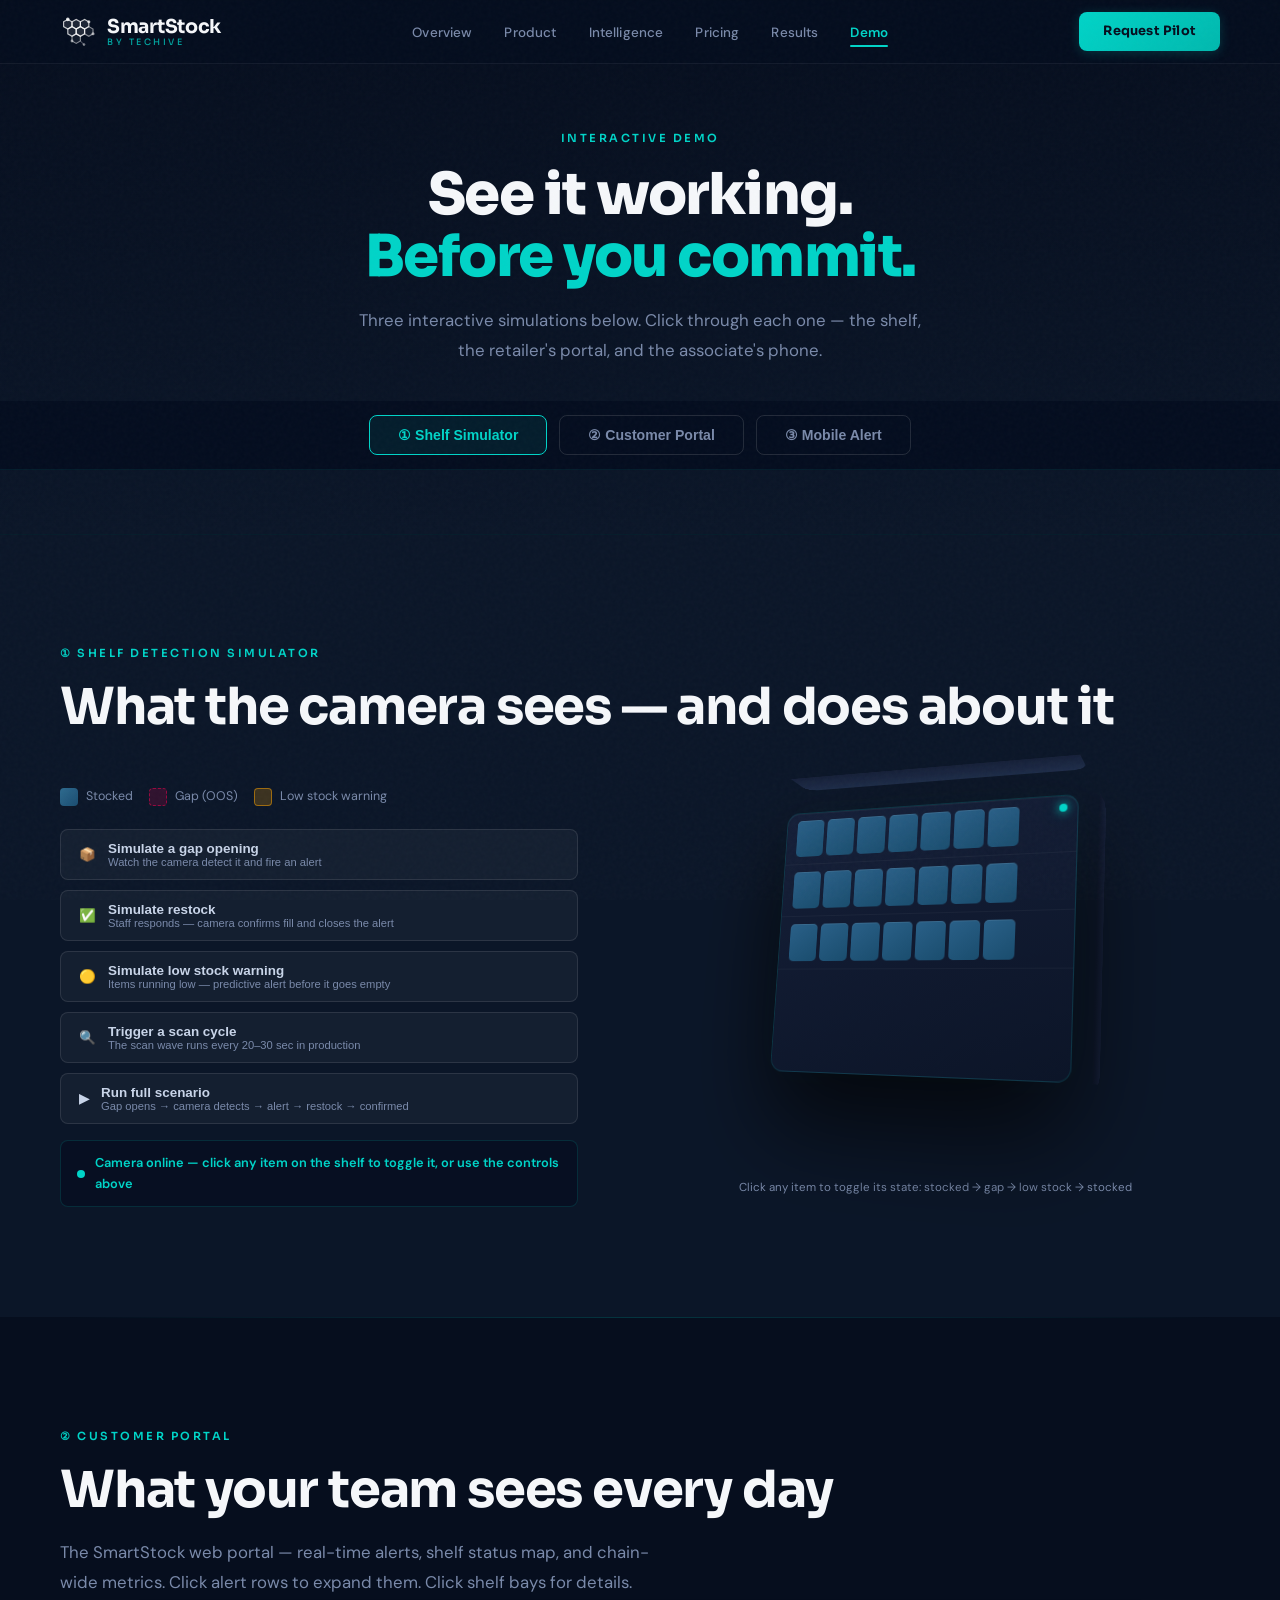
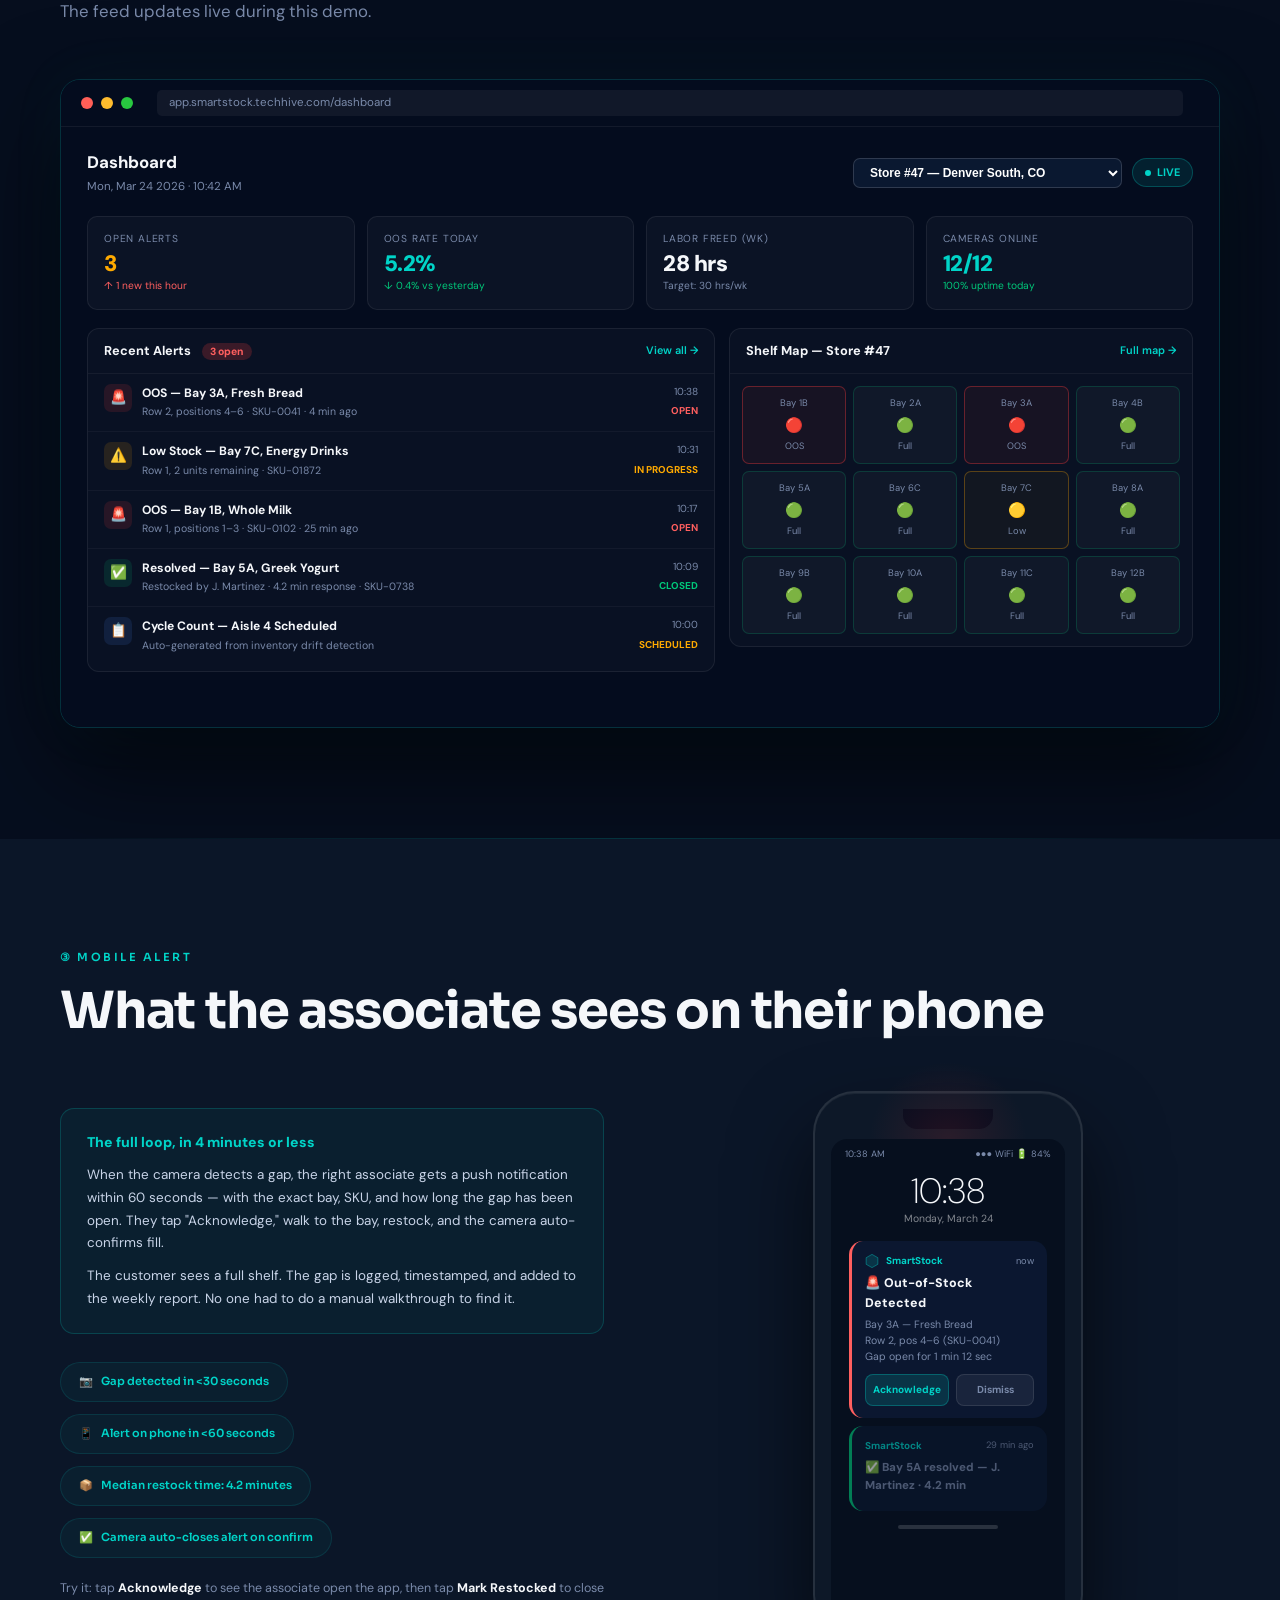
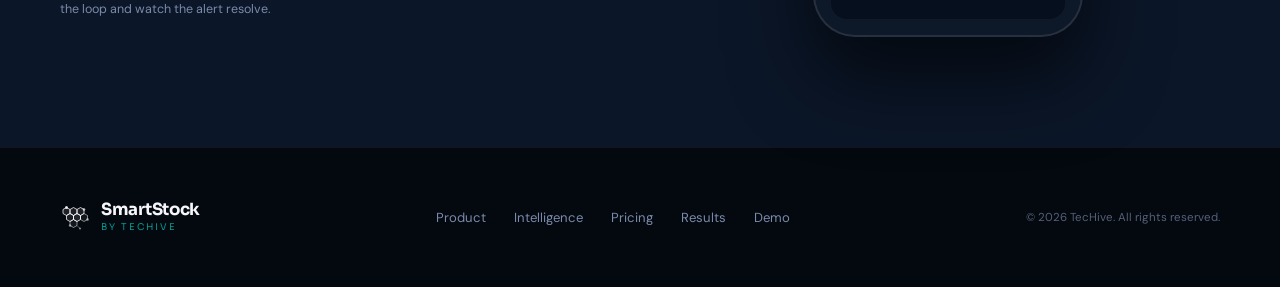
==== demo.html @ 0ccd6d7f "SmartStock website — AI Shelf Intelligence by TecHive" ====
<!DOCTYPE html>
<html lang="en">
<head>
<meta charset="UTF-8">
<meta name="viewport" content="width=device-width, initial-scale=1.0">
<title>SmartStock — Live Demo</title>
<link rel="stylesheet" href="style.css">
<style>
/* ─── DEMO PAGE ─── */
.demo-intro { padding: 130px 60px 64px; background: linear-gradient(180deg, var(--navy) 0%, var(--navy-mid) 100%); text-align: center; border-bottom: 1px solid rgba(0,212,200,0.07); }
.demo-tabs { display: flex; gap: 12px; justify-content: center; margin-top: 36px; flex-wrap: wrap; position: sticky; top: 72px; z-index: 100; background: rgba(5,13,31,0.95); backdrop-filter: blur(12px); padding: 14px 0; margin-left: -60px; margin-right: -60px; border-bottom: 1px solid rgba(0,212,200,0.08); }
.demo-tab { padding: 11px 28px; border-radius: 8px; border: 1px solid rgba(255,255,255,0.12); background: transparent; color: var(--gray); font-size: 0.88rem; font-weight: 600; cursor: pointer; transition: all 0.22s; }
.demo-tab.active { border-color: var(--teal); color: var(--teal); background: rgba(0,212,200,0.08); }
.demo-tab:hover:not(.active) { border-color: rgba(255,255,255,0.25); color: var(--white); }

/* ─── SECTION ANCHORS ─── */
.demo-anchor { scroll-margin-top: 80px; }

/* ─── SHELF DEMO ─── */
.shelf-demo-section { background: var(--navy-mid); }
.shelf-demo-layout { display: grid; grid-template-columns: 1fr 1.1fr; gap: 72px; align-items: start; margin-top: 52px; }

.shelf-explainer { background: rgba(0,212,200,0.06); border: 1px solid rgba(0,212,200,0.2); border-radius: 14px; padding: 22px 24px; margin-bottom: 28px; }
.shelf-explainer-title { font-size: 0.82rem; font-weight: 800; color: var(--teal); margin-bottom: 8px; display: flex; align-items: center; gap: 8px; }
.shelf-explainer p { font-size: 0.82rem; color: var(--off-white); line-height: 1.7; }

.shelf-legend { display: flex; gap: 16px; flex-wrap: wrap; margin-bottom: 22px; }
.legend-item { display: flex; align-items: center; gap: 8px; font-size: 0.78rem; color: var(--gray); }
.legend-swatch { width: 18px; height: 18px; border-radius: 4px; flex-shrink: 0; }
.legend-swatch.full { background: linear-gradient(135deg,#2d6a8f,#1a4d70); }
.legend-swatch.empty { background: rgba(255,0,80,0.15); border: 1px dashed rgba(255,0,80,0.5); }
.legend-swatch.alert-swatch { background: rgba(255,165,0,0.2); border: 1px solid rgba(255,165,0,0.5); }

.shelf-demo-controls { display: flex; flex-direction: column; gap: 10px; }
.demo-ctrl-btn { padding: 11px 18px; background: rgba(255,255,255,0.04); border: 1px solid rgba(255,255,255,0.1); border-radius: 8px; color: var(--off-white); font-size: 0.84rem; font-weight: 600; cursor: pointer; transition: all 0.2s; text-align: left; display: flex; align-items: center; gap: 12px; }
.demo-ctrl-btn:hover { border-color: rgba(0,212,200,0.35); background: rgba(0,212,200,0.06); color: var(--white); }
.demo-ctrl-btn.fired { border-color: var(--teal); background: rgba(0,212,200,0.1); color: var(--teal); }
.demo-ctrl-btn .ctrl-label { flex: 1; }
.demo-ctrl-btn .ctrl-hint { font-size: 0.7rem; color: var(--gray); font-weight: 400; }

.demo-status-bar { margin-top: 16px; padding: 12px 16px; background: rgba(5,13,31,0.6); border: 1px solid rgba(0,212,200,0.15); border-radius: 8px; font-size: 0.8rem; color: var(--teal); font-weight: 600; display: flex; align-items: center; gap: 10px; min-height: 44px; }
.status-dot-live { width: 8px; height: 8px; border-radius: 50%; background: var(--teal); flex-shrink: 0; animation: camPulse 1.6s ease-in-out infinite; }

/* Shelf click states */
.shelf-item { cursor: pointer; transition: all 0.35s; }
.shelf-item:hover { opacity: 0.8; transform: scaleY(1.06); }
.shelf-item.selected-item { outline: 2px solid var(--teal); outline-offset: 2px; }
.shelf-item.restocking { animation: restockFlash 0.6s ease; }
@keyframes restockFlash { 0%{background:rgba(0,212,200,0.6)} 100%{} }

/* Scan wave overlay */
.scan-wave { position: absolute; top: 0; left: 0; width: 4px; height: 100%; background: linear-gradient(to right, transparent, rgba(0,212,200,0.6), transparent); animation: scanPass 1.2s ease-in-out forwards; pointer-events: none; z-index: 10; }
@keyframes scanPass { 0%{left:0;opacity:1} 100%{left:100%;opacity:0} }

/* Gap annotation */
.gap-annotation { position: absolute; background: rgba(255,40,40,0.9); color: white; font-size: 0.55rem; font-weight: 800; padding: 2px 6px; border-radius: 3px; pointer-events: none; z-index: 20; white-space: nowrap; }
.gap-annotation::after { content:''; position:absolute; top:100%; left:50%; transform:translateX(-50%); border:4px solid transparent; border-top-color:rgba(255,40,40,0.9); }

/* Alert toast */
.alert-toast { position: fixed; bottom: 30px; right: 30px; z-index: 9999; display: flex; flex-direction: column; gap: 10px; pointer-events: none; }
.toast-item { padding: 14px 18px; border-radius: 12px; border: 1px solid rgba(255,60,60,0.4); background: rgba(8,15,30,0.96); backdrop-filter: blur(10px); max-width: 320px; animation: toastIn 0.35s cubic-bezier(0.34,1.56,0.64,1); pointer-events: all; cursor: pointer; transition: opacity 0.3s; }
.toast-item:hover { opacity: 0.85; }
.toast-item.green { border-color: rgba(0,200,122,0.4); }
@keyframes toastIn { from { opacity:0; transform: translateY(20px) scale(0.95); } to { opacity:1; transform: translateY(0) scale(1); } }
.toast-header { display: flex; align-items: center; gap: 8px; margin-bottom: 5px; font-size: 0.68rem; font-weight: 700; color: #ff5f5f; }
.toast-header.resolved { color: #00c87a; }
.toast-title { font-size: 0.82rem; font-weight: 700; color: var(--white); margin-bottom: 2px; }
.toast-body { font-size: 0.72rem; color: var(--gray); }
.toast-time { font-size: 0.65rem; color: rgba(136,153,187,0.5); margin-top: 4px; }
.toast-dismiss { float: right; font-size: 0.7rem; color: var(--gray); cursor: pointer; margin-left: 8px; }

/* ─── CUSTOMER PORTAL ─── */
.portal-section { background: var(--navy); }
.portal-wrap { margin-top: 52px; border: 1px solid rgba(0,212,200,0.18); border-radius: 20px; overflow: hidden; box-shadow: 0 40px 100px rgba(0,0,0,0.6), 0 0 60px rgba(0,212,200,0.05); }
.portal-topbar { background: #040c1e; padding: 10px 20px; display: flex; align-items: center; gap: 8px; border-bottom: 1px solid rgba(255,255,255,0.06); }
.portal-dot { width: 12px; height: 12px; border-radius: 50%; }
.portal-dot.red { background: #ff5f57; }
.portal-dot.yellow { background: #febc2e; }
.portal-dot.green { background: #28c840; }
.portal-url-bar { flex: 1; margin: 0 16px; padding: 4px 12px; background: rgba(255,255,255,0.05); border-radius: 5px; font-size: 0.72rem; color: var(--gray); }
.portal-body { display: grid; grid-template-columns: 1fr; min-height: 600px; background: #040c1e; }

.portal-sidebar { display: none; }
.sidebar-logo { padding: 0 20px 22px; border-bottom: 1px solid rgba(255,255,255,0.05); margin-bottom: 14px; }
.sidebar-logo-name { font-size: 0.9rem; font-weight: 900; color: var(--white); }
.sidebar-logo-sub { font-size: 0.58rem; color: var(--teal); letter-spacing: 1.5px; text-transform: uppercase; }
.sidebar-nav { display: flex; flex-direction: column; gap: 2px; padding: 0 10px; flex: 1; }
.sidebar-item { display: flex; align-items: center; gap: 10px; padding: 9px 10px; border-radius: 7px; font-size: 0.8rem; color: var(--gray); cursor: pointer; transition: all 0.18s; }
.sidebar-item:hover { background: rgba(255,255,255,0.04); color: var(--white); }
.sidebar-item.s-active { background: rgba(0,212,200,0.1); color: var(--teal); font-weight: 700; }
.sidebar-badge { margin-left: auto; background: #ff5f5f; color: white; font-size: 0.62rem; font-weight: 800; padding: 2px 6px; border-radius: 10px; }
.sidebar-store { padding: 14px 18px 0; margin-top: auto; border-top: 1px solid rgba(255,255,255,0.05); }
.sidebar-store-label { font-size: 0.62rem; color: var(--gray); text-transform: uppercase; letter-spacing: 1px; margin-bottom: 5px; }
.sidebar-store-name { font-size: 0.78rem; font-weight: 700; color: var(--white); }

.portal-main { padding: 22px 26px; overflow: hidden; }
.portal-header { display: flex; align-items: center; justify-content: space-between; margin-bottom: 20px; }
.portal-title { font-size: 1.05rem; font-weight: 800; color: var(--white); }
.portal-subtitle { font-size: 0.72rem; color: var(--gray); margin-top: 2px; }
.portal-header-right { display: flex; align-items: center; gap: 10px; }
.portal-store-select { padding: 6px 12px; background: #0a1830; border: 1px solid rgba(255,255,255,0.15); border-radius: 7px; color: #ffffff; font-size: 0.75rem; font-weight: 600; }
.portal-store-select option { background: #0a1830; color: #ffffff; }
.portal-live-badge { padding: 5px 12px; background: rgba(0,212,200,0.1); border: 1px solid rgba(0,212,200,0.25); border-radius: 20px; font-size: 0.68rem; color: var(--teal); font-weight: 700; display: flex; align-items: center; gap: 6px; }
.portal-live-dot { width: 6px; height: 6px; border-radius: 50%; background: var(--teal); animation: camPulse 1.4s ease-in-out infinite; }

.portal-metrics { display: grid; grid-template-columns: repeat(4,1fr); gap: 12px; margin-bottom: 18px; }
.portal-metric { padding: 14px 16px; background: rgba(255,255,255,0.03); border: 1px solid rgba(255,255,255,0.07); border-radius: 10px; cursor: pointer; transition: all 0.2s; }
.portal-metric:hover { border-color: rgba(0,212,200,0.2); background: rgba(0,212,200,0.03); }
.pm-label { font-size: 0.64rem; color: var(--gray); text-transform: uppercase; letter-spacing: 0.8px; margin-bottom: 5px; }
.pm-value { font-size: 1.4rem; font-weight: 900; color: var(--white); letter-spacing: -0.5px; line-height: 1; }
.pm-sub { font-size: 0.64rem; color: var(--gray); margin-top: 3px; }
.pm-good { color: #00d4c8; }
.pm-warn { color: #ffaa00; }
.pm-delta-up { color: #00c87a; }
.pm-delta-dn { color: #ff5f5f; }

.portal-lower { display: grid; grid-template-columns: 1.15fr 0.85fr; gap: 14px; }
.portal-panel { background: rgba(255,255,255,0.025); border: 1px solid rgba(255,255,255,0.07); border-radius: 12px; overflow: hidden; }
.panel-header { padding: 12px 16px; border-bottom: 1px solid rgba(255,255,255,0.05); display: flex; align-items: center; justify-content: space-between; }
.panel-title { font-size: 0.8rem; font-weight: 700; color: var(--white); }
.panel-action { font-size: 0.68rem; color: var(--teal); font-weight: 600; cursor: pointer; }

/* Alert rows — clickable */
.alert-feed { padding: 0 0 6px; }
.alert-row { display: flex; align-items: flex-start; gap: 10px; padding: 10px 16px; border-bottom: 1px solid rgba(255,255,255,0.04); cursor: pointer; transition: background 0.2s; }
.alert-row:last-child { border-bottom: none; }
.alert-row:hover { background: rgba(255,255,255,0.025); }
.alert-row.expanded { background: rgba(0,212,200,0.04); border-color: rgba(0,212,200,0.12); }
.alert-icon-wrap { width: 28px; height: 28px; border-radius: 7px; display: flex; align-items: center; justify-content: center; font-size: 0.85rem; flex-shrink: 0; }
.alert-icon-wrap.red { background: rgba(255,60,60,0.12); }
.alert-icon-wrap.orange { background: rgba(255,165,0,0.12); }
.alert-icon-wrap.green { background: rgba(0,200,122,0.12); }
.alert-icon-wrap.blue { background: rgba(79,140,255,0.12); }
.alert-content { flex: 1; min-width: 0; }
.alert-title { font-size: 0.76rem; font-weight: 700; color: var(--white); white-space: nowrap; overflow: hidden; text-overflow: ellipsis; }
.alert-detail { font-size: 0.66rem; color: var(--gray); margin-top: 1px; }
.alert-expand { font-size: 0.68rem; color: var(--teal); margin-top: 6px; display: none; }
.alert-row.expanded .alert-expand { display: block; }
.alert-meta { text-align: right; flex-shrink: 0; }
.alert-time { font-size: 0.64rem; color: var(--gray); }
.alert-status { font-size: 0.62rem; font-weight: 700; margin-top: 3px; }
.alert-status.open { color: #ff5f5f; }
.alert-status.ack { color: #ffaa00; }
.alert-status.closed { color: #00c87a; }
.alert-new { animation: alertSlide 0.4s ease; }
@keyframes alertSlide { from { opacity:0; transform:translateY(-8px); } to { opacity:1; transform:translateY(0); } }

/* Shelf map */
.shelf-map-grid { padding: 12px; display: grid; grid-template-columns: repeat(4,1fr); gap: 7px; }
.shelf-map-cell { padding: 9px 6px; background: rgba(255,255,255,0.03); border-radius: 7px; text-align: center; border: 1px solid rgba(255,255,255,0.05); cursor: pointer; transition: all 0.2s; }
.shelf-map-cell:hover { transform: scale(1.06); }
.shelf-map-cell.ok { border-color: rgba(0,200,122,0.2); }
.shelf-map-cell.warn { border-color: rgba(255,165,0,0.3); background: rgba(255,165,0,0.04); }
.shelf-map-cell.bad { border-color: rgba(255,60,60,0.35); background: rgba(255,60,60,0.06); animation: cellPulse 2s ease-in-out infinite; }
@keyframes cellPulse { 0%,100%{box-shadow:none} 50%{box-shadow:0 0 10px rgba(255,60,60,0.2)} }
.shelf-map-cell.cell-selected { outline: 2px solid var(--teal); outline-offset: 2px; }
.cell-bay { font-size: 0.59rem; color: var(--gray); margin-bottom: 3px; }
.cell-status-icon { font-size: 0.9rem; }
.cell-label { font-size: 0.58rem; color: var(--gray); margin-top: 2px; }

/* Bay detail popup */
.bay-detail { display: none; background: rgba(5,15,35,0.96); border: 1px solid rgba(0,212,200,0.25); border-radius: 10px; padding: 14px 16px; margin: 0 12px 12px; font-size: 0.76rem; }
.bay-detail.visible { display: block; }
.bay-detail-title { font-weight: 800; color: var(--teal); margin-bottom: 8px; }
.bay-detail-row { display: flex; justify-content: space-between; color: var(--gray); padding: 3px 0; border-bottom: 1px solid rgba(255,255,255,0.04); }
.bay-detail-row:last-child { border: none; }
.bay-detail-val { color: var(--white); font-weight: 600; }
.bay-detail-action { margin-top: 10px; padding: 7px 14px; background: var(--teal); color: var(--navy); border: none; border-radius: 6px; font-size: 0.72rem; font-weight: 800; cursor: pointer; width: 100%; transition: background 0.2s; }
.bay-detail-action:hover { background: #00f0e2; }

/* ─── MOBILE MOCKUP ─── */
.mobile-section { background: var(--navy-mid); }
.mobile-demo-layout { display: grid; grid-template-columns: 1fr 1fr; gap: 72px; align-items: center; margin-top: 52px; }
.phone-wrap { position: relative; width: 270px; margin: 0 auto; }
.phone-glow { position: absolute; top: -30px; left: 50%; transform: translateX(-50%); width: 160px; height: 160px; background: radial-gradient(circle, rgba(255,60,60,0.12), transparent 70%); pointer-events: none; transition: background 0.5s; }
.phone-glow.resolved { background: radial-gradient(circle, rgba(0,200,122,0.15), transparent 70%); }
.phone-shell { background: #0d1828; border: 2px solid rgba(255,255,255,0.1); border-radius: 42px; padding: 16px; box-shadow: 0 40px 80px rgba(0,0,0,0.6), inset 0 1px 0 rgba(255,255,255,0.06); }
.phone-notch-bar { width: 90px; height: 20px; background: #040c1e; border-radius: 0 0 14px 14px; margin: 0 auto 10px; }
.phone-screen { background: #060f1e; border-radius: 16px; overflow: hidden; min-height: 480px; position: relative; }
.phone-status-bar { display: flex; justify-content: space-between; padding: 8px 14px 4px; font-size: 0.58rem; color: var(--gray); }
.phone-lockscreen { padding: 6px 10px 0; }
.lock-time { font-size: 2.2rem; font-weight: 200; text-align: center; color: var(--white); line-height: 1.1; }
.lock-date { font-size: 0.65rem; text-align: center; color: rgba(255,255,255,0.5); margin-bottom: 14px; }

.phone-notif { margin: 0 8px 8px; padding: 12px 13px; border-radius: 14px; border-left: 3px solid #ff5f5f; background: rgba(12,25,50,0.9); cursor: pointer; transition: all 0.25s; }
.phone-notif:hover { background: rgba(20,35,65,0.95); }
.phone-notif.resolved-notif { border-left-color: #00c87a; opacity: 0.6; }
.phone-notif.dismissed { opacity: 0; pointer-events: none; transform: translateX(100%); transition: all 0.4s ease; }
.phone-notif.acknowledged { border-left-color: #ffaa00; }
.notif-app-row { display: flex; align-items: center; gap: 7px; margin-bottom: 5px; }
.notif-app-icon { width: 14px; height: 14px; }
.notif-app-name { font-size: 0.62rem; font-weight: 700; color: var(--teal); }
.notif-app-time { font-size: 0.58rem; color: var(--gray); margin-left: auto; }
.notif-title { font-size: 0.78rem; font-weight: 800; color: var(--white); margin-bottom: 3px; }
.notif-body { font-size: 0.66rem; color: var(--gray); line-height: 1.5; }
.notif-actions { display: flex; gap: 7px; margin-top: 9px; }
.notif-btn { flex: 1; padding: 7px; border-radius: 8px; font-size: 0.63rem; font-weight: 700; text-align: center; cursor: pointer; border: none; transition: all 0.2s; }
.notif-btn.primary { background: rgba(0,212,200,0.15); color: var(--teal); border: 1px solid rgba(0,212,200,0.3); }
.notif-btn.primary:hover { background: rgba(0,212,200,0.25); }
.notif-btn.secondary { background: rgba(255,255,255,0.06); color: var(--gray); border: 1px solid rgba(255,255,255,0.1); }
.notif-btn.secondary:hover { background: rgba(255,255,255,0.1); }
.phone-home-bar { width: 100px; height: 4px; background: rgba(255,255,255,0.14); border-radius: 2px; margin: 14px auto 6px; }

/* Acknowledged state message */
.notif-ack-msg { display: none; font-size: 0.68rem; color: #ffaa00; font-weight: 600; margin-top: 6px; }
.phone-notif.acknowledged .notif-ack-msg { display: block; }
.phone-notif.acknowledged .notif-actions { display: none; }

/* App screen (after acknowledge) */
.phone-app-screen { display: none; padding: 10px; }
.phone-app-screen.visible { display: block; }
.app-header { display: flex; align-items: center; gap: 8px; padding: 8px 4px 10px; border-bottom: 1px solid rgba(255,255,255,0.06); margin-bottom: 10px; }
.app-back { font-size: 0.7rem; color: var(--teal); cursor: pointer; }
.app-header-title { font-size: 0.78rem; font-weight: 800; color: var(--white); flex: 1; text-align: center; }
.app-alert-card { background: rgba(255,40,40,0.08); border: 1px solid rgba(255,60,60,0.25); border-radius: 10px; padding: 12px; margin-bottom: 10px; }
.app-alert-status { font-size: 0.62rem; font-weight: 700; color: #ffaa00; text-transform: uppercase; letter-spacing: 1px; margin-bottom: 4px; }
.app-alert-title { font-size: 0.82rem; font-weight: 800; color: var(--white); margin-bottom: 6px; }
.app-alert-row { display: flex; justify-content: space-between; font-size: 0.66rem; color: var(--gray); padding: 3px 0; }
.app-alert-row span { color: var(--white); font-weight: 600; }
.app-resolve-btn { width: 100%; padding: 11px; background: var(--teal); color: var(--navy); border: none; border-radius: 8px; font-size: 0.78rem; font-weight: 800; cursor: pointer; margin-top: 6px; transition: all 0.2s; }
.app-resolve-btn:hover { background: #00f0e2; }
.app-resolve-btn.resolved { background: rgba(0,200,122,0.2); color: #00c87a; border: 1px solid rgba(0,200,122,0.3); cursor: default; }

/* Alert context callout */
.alert-context-box { background: rgba(0,212,200,0.05); border: 1px solid rgba(0,212,200,0.2); border-radius: 14px; padding: 22px 26px; margin-bottom: 28px; }
.alert-context-box h4 { font-size: 0.88rem; font-weight: 800; color: var(--teal); margin-bottom: 10px; }
.alert-context-box p { font-size: 0.84rem; color: var(--off-white); line-height: 1.7; }
.alert-context-box .comparison { display: grid; grid-template-columns: 1fr 1fr; gap: 14px; margin-top: 16px; }
.compare-col { padding: 12px; border-radius: 8px; font-size: 0.76rem; line-height: 1.65; }
.compare-col.before { background: rgba(255,60,60,0.08); border: 1px solid rgba(255,60,60,0.2); }
.compare-col.after { background: rgba(0,200,122,0.07); border: 1px solid rgba(0,200,122,0.2); }
.compare-label { font-size: 0.66rem; font-weight: 800; text-transform: uppercase; letter-spacing: 1px; margin-bottom: 6px; }
.compare-col.before .compare-label { color: #ff5f5f; }
.compare-col.after .compare-label { color: #00c87a; }
.compare-col p { color: var(--gray); }

/* Alert toast */
.alert-toast { position: fixed; bottom: 28px; right: 28px; z-index: 9999; display: flex; flex-direction: column; gap: 10px; pointer-events: none; }
.toast-item { padding: 13px 16px; border-radius: 12px; border: 1px solid rgba(255,60,60,0.4); background: rgba(6,10,22,0.97); backdrop-filter: blur(14px); max-width: 300px; animation: toastIn 0.4s cubic-bezier(0.34,1.56,0.64,1); pointer-events: all; cursor: pointer; box-shadow: 0 8px 30px rgba(0,0,0,0.5); }
.toast-item.toast-resolve { border-color: rgba(0,200,122,0.4); }
.toast-item.toast-exit { animation: toastOut 0.3s ease forwards; }
@keyframes toastIn { from{opacity:0;transform:translateY(16px) scale(0.95)} to{opacity:1;transform:translateY(0) scale(1)} }
@keyframes toastOut { to{opacity:0;transform:translateX(20px) scale(0.95)} }
.toast-app { font-size: 0.62rem; font-weight: 700; color: var(--teal); margin-bottom: 4px; display: flex; align-items: center; gap: 6px; }
.toast-dot { width: 6px; height: 6px; border-radius: 50%; background: #ff5f5f; }
.toast-dot.green { background: #00c87a; }
.toast-title-txt { font-size: 0.78rem; font-weight: 700; color: var(--white); margin-bottom: 2px; }
.toast-body-txt { font-size: 0.68rem; color: var(--gray); }
.toast-dismiss-btn { float: right; font-size: 0.62rem; color: rgba(136,153,187,0.5); cursor: pointer; margin-left: 10px; }

@media (max-width: 900px) {
  .demo-intro { padding: 110px 24px 48px; }
  .shelf-demo-layout, .mobile-demo-layout { grid-template-columns: 1fr; }
  .portal-lower { grid-template-columns: 1fr; }
  .portal-metrics { grid-template-columns: 1fr 1fr; }
  .portal-body { grid-template-columns: 1fr; }
  .portal-sidebar { display: none; }
  .portal-main { padding: 14px 16px; }
  .alert-context-box .comparison { grid-template-columns: 1fr; }
}
</style>
</head>
<body>

<div class="alert-toast" id="alert-toast"></div>

<!-- NAV -->
<nav>
  <a href="index.html" class="nav-logo-wrap">
    <svg class="th-icon" width="36" height="36" viewBox="4 2 30 26" fill="none">
      <path d="M7 6.5L10.5 4.5L14 6.5V10.5L10.5 12.5L7 10.5Z" fill="rgba(255,255,255,0.1)" stroke="rgba(255,255,255,0.75)" stroke-width="1"/>
      <path d="M14 6.5L17.5 4.5L21 6.5V10.5L17.5 12.5L14 10.5Z" fill="rgba(255,255,255,0.1)" stroke="rgba(255,255,255,0.75)" stroke-width="1"/>
      <path d="M21 6.5L24.5 4.5L28 6.5V10.5L24.5 12.5L21 10.5Z" fill="rgba(255,255,255,0.1)" stroke="rgba(255,255,255,0.75)" stroke-width="1"/>
      <path d="M10.5 12.5L14 10.5L17.5 12.5V16.5L14 18.5L10.5 16.5Z" fill="rgba(255,255,255,0.1)" stroke="rgba(255,255,255,0.75)" stroke-width="1"/>
      <path d="M17.5 12.5L21 10.5L24.5 12.5V16.5L21 18.5L17.5 16.5Z" fill="rgba(255,255,255,0.13)" stroke="rgba(255,255,255,0.85)" stroke-width="1"/>
      <path d="M24.5 12.5L28 10.5L31.5 12.5V16.5L28 18.5L24.5 16.5Z" fill="rgba(255,255,255,0.06)" stroke="rgba(255,255,255,0.5)" stroke-width="1"/>
      <path d="M14 18.5L17.5 16.5L21 18.5V22.5L17.5 24.5L14 22.5Z" fill="rgba(255,255,255,0.06)" stroke="rgba(255,255,255,0.5)" stroke-width="1"/>
      <circle cx="10.5" cy="4.5" r="1.5" fill="rgba(255,255,255,0.85)"/>
      <circle cx="28" cy="6.5" r="1.3" fill="rgba(255,255,255,0.7)"/>
      <circle cx="31.5" cy="16.5" r="1.3" fill="rgba(255,255,255,0.55)"/>
      <circle cx="14" cy="22.5" r="1.2" fill="rgba(255,255,255,0.5)"/>
      <line x1="21" y1="22.5" x2="24" y2="25.5" stroke="rgba(255,255,255,0.4)" stroke-width="0.8"/>
      <circle cx="24" cy="25.5" r="1.1" fill="rgba(255,255,255,0.45)"/>
    </svg>
    <div>
      <div class="nav-product">SmartStock</div>
      <div class="nav-brand">by TecHive</div>
    </div>
  </a>
  <ul class="nav-links">
    <li><a href="index.html">Overview</a></li>
    <li><a href="product.html">Product</a></li>
    <li><a href="intelligence.html">Intelligence</a></li>
    <li><a href="pricing.html">Pricing</a></li>
    <li><a href="results.html">Results</a></li>
    <li><a href="demo.html" class="nav-active">Demo</a></li>
  </ul>
  <a href="results.html#contact" class="nav-cta">Request Pilot</a>
</nav>

<!-- DEMO INTRO -->
<div class="demo-intro">
  <div class="container">
    <p class="section-label fade-in">Interactive Demo</p>
    <h1 class="page-title fade-up">See it working.<br><span style="color:var(--teal)">Before you commit.</span></h1>
    <p class="page-sub fade-up" style="margin:16px auto 0;text-align:center;max-width:580px;">Three interactive simulations below. Click through each one — the shelf, the retailer's portal, and the associate's phone.</p>
    <div class="demo-tabs">
      <button class="demo-tab active" id="tab-shelf" onclick="jumpTo('shelf-demo')">① Shelf Simulator</button>
      <button class="demo-tab" id="tab-portal" onclick="jumpTo('portal-section')">② Customer Portal</button>
      <button class="demo-tab" id="tab-mobile" onclick="jumpTo('mobile-section')">③ Mobile Alert</button>
    </div>
  </div>
</div>

<!-- ① SHELF SIMULATOR -->
<section class="shelf-demo-section demo-anchor" id="shelf-demo">
  <div class="container">
    <p class="section-label fade-up">① Shelf Detection Simulator</p>
    <h2 class="section-title fade-up">What the camera sees — and does about it</h2>

    <div class="shelf-demo-layout">
      <!-- Left: controls + context -->
      <div>
        <div class="shelf-legend fade-up">
          <div class="legend-item"><div class="legend-swatch full"></div> Stocked</div>
          <div class="legend-item"><div class="legend-swatch empty"></div> Gap (OOS)</div>
          <div class="legend-item"><div class="legend-swatch alert-swatch"></div> Low stock warning</div>
        </div>

        <div class="shelf-demo-controls fade-up">
          <button class="demo-ctrl-btn" onclick="runGapSim()">
            <span>📦</span>
            <div>
              <div class="ctrl-label">Simulate a gap opening</div>
              <div class="ctrl-hint">Watch the camera detect it and fire an alert</div>
            </div>
          </button>
          <button class="demo-ctrl-btn" onclick="runRestockSim()">
            <span>✅</span>
            <div>
              <div class="ctrl-label">Simulate restock</div>
              <div class="ctrl-hint">Staff responds — camera confirms fill and closes the alert</div>
            </div>
          </button>
          <button class="demo-ctrl-btn" onclick="runLowStockSim()">
            <span>🟡</span>
            <div>
              <div class="ctrl-label">Simulate low stock warning</div>
              <div class="ctrl-hint">Items running low — predictive alert before it goes empty</div>
            </div>
          </button>
          <button class="demo-ctrl-btn" onclick="runScanSim()">
            <span>🔍</span>
            <div>
              <div class="ctrl-label">Trigger a scan cycle</div>
              <div class="ctrl-hint">The scan wave runs every 20–30 sec in production</div>
            </div>
          </button>
          <button class="demo-ctrl-btn" onclick="runFullScenario()">
            <span>▶</span>
            <div>
              <div class="ctrl-label">Run full scenario</div>
              <div class="ctrl-hint">Gap opens → camera detects → alert → restock → confirmed</div>
            </div>
          </button>
        </div>

        <div class="demo-status-bar fade-up" id="demo-status">
          <div class="status-dot-live"></div>
          <span id="status-text">Camera online — click any item on the shelf to toggle it, or use the controls above</span>
        </div>
      </div>

      <!-- Right: shelf -->
      <div>
        <div class="shelf-scene" style="height:380px;justify-content:center;align-items:center;">
          <div class="shelf-3d" style="position:relative;">
            <div class="shelf-unit" id="demo-shelf" style="position:relative;overflow:visible;">
              <div class="shelf-row" id="demo-row-0">
                <div class="shelf-item full" data-row="0" data-col="0" data-sku="SKU-0041" data-name="Whole Milk" onclick="toggleItem(this)"></div>
                <div class="shelf-item full" data-row="0" data-col="1" data-sku="SKU-0042" data-name="2% Milk" onclick="toggleItem(this)"></div>
                <div class="shelf-item full" data-row="0" data-col="2" data-sku="SKU-0043" data-name="Oat Milk" onclick="toggleItem(this)"></div>
                <div class="shelf-item full" data-row="0" data-col="3" data-sku="SKU-0044" data-name="Greek Yogurt" onclick="toggleItem(this)"></div>
                <div class="shelf-item full" data-row="0" data-col="4" data-sku="SKU-0045" data-name="Cottage Cheese" onclick="toggleItem(this)"></div>
                <div class="shelf-item full" data-row="0" data-col="5" data-sku="SKU-0046" data-name="Butter" onclick="toggleItem(this)"></div>
                <div class="shelf-item full" data-row="0" data-col="6" data-sku="SKU-0047" data-name="Cream Cheese" onclick="toggleItem(this)"></div>
              </div>
              <div class="shelf-row" id="demo-row-1">
                <div class="shelf-item full" data-row="1" data-col="0" data-sku="SKU-0101" data-name="Sliced Bread" onclick="toggleItem(this)"></div>
                <div class="shelf-item full" data-row="1" data-col="1" data-sku="SKU-0102" data-name="Whole Wheat" onclick="toggleItem(this)"></div>
                <div class="shelf-item full" data-row="1" data-col="2" data-sku="SKU-0103" data-name="Sourdough" onclick="toggleItem(this)"></div>
                <div class="shelf-item full" data-row="1" data-col="3" data-sku="SKU-0104" data-name="Bagels" onclick="toggleItem(this)"></div>
                <div class="shelf-item full" data-row="1" data-col="4" data-sku="SKU-0105" data-name="English Muffins" onclick="toggleItem(this)"></div>
                <div class="shelf-item full" data-row="1" data-col="5" data-sku="SKU-0106" data-name="Tortillas" onclick="toggleItem(this)"></div>
                <div class="shelf-item full" data-row="1" data-col="6" data-sku="SKU-0107" data-name="Pita Bread" onclick="toggleItem(this)"></div>
              </div>
              <div class="shelf-row" id="demo-row-2">
                <div class="shelf-item full" data-row="2" data-col="0" data-sku="SKU-0201" data-name="Sharp Cheddar" onclick="toggleItem(this)"></div>
                <div class="shelf-item full" data-row="2" data-col="1" data-sku="SKU-0202" data-name="Swiss Cheese" onclick="toggleItem(this)"></div>
                <div class="shelf-item full" data-row="2" data-col="2" data-sku="SKU-0203" data-name="Provolone" onclick="toggleItem(this)"></div>
                <div class="shelf-item full" data-row="2" data-col="3" data-sku="SKU-0204" data-name="Deli Turkey" onclick="toggleItem(this)"></div>
                <div class="shelf-item full" data-row="2" data-col="4" data-sku="SKU-0205" data-name="Deli Ham" onclick="toggleItem(this)"></div>
                <div class="shelf-item full" data-row="2" data-col="5" data-sku="SKU-0206" data-name="Salami" onclick="toggleItem(this)"></div>
                <div class="shelf-item full" data-row="2" data-col="6" data-sku="SKU-0207" data-name="Prosciutto" onclick="toggleItem(this)"></div>
              </div>
              <div class="shelf-camera-dot"></div>
              <div class="shelf-overlay" id="demo-overlay"></div>
            </div>
            <div class="shelf-side"></div>
            <div class="shelf-top"></div>
          </div>
        </div>
        <p style="font-size:0.72rem;color:var(--gray);text-align:center;margin-top:12px;">Click any item to toggle its state: stocked → gap → low stock → stocked</p>
      </div>
    </div>
  </div>
</section>

<div class="glow-line"></div>

<!-- ② CUSTOMER PORTAL -->
<section class="portal-section demo-anchor" id="portal-section">
  <div class="container">
    <p class="section-label fade-up">② Customer Portal</p>
    <h2 class="section-title fade-up">What your team sees every day</h2>
    <p class="section-sub fade-up" style="max-width:600px;">The SmartStock web portal — real-time alerts, shelf status map, and chain-wide metrics. Click alert rows to expand them. Click shelf bays for details. The feed updates live during this demo.</p>
    <div class="portal-wrap fade-up">
      <div class="portal-topbar">
        <div class="portal-dot red"></div><div class="portal-dot yellow"></div><div class="portal-dot green"></div>
        <div class="portal-url-bar">app.smartstock.techhive.com/dashboard</div>
      </div>
      <div class="portal-body">
        <div class="portal-main">
          <div class="portal-header">
            <div>
              <div class="portal-title" id="portal-view-title">Dashboard</div>
              <div class="portal-subtitle" id="portal-subtitle">Mon, Mar 24 2026 · 10:42 AM</div>
            </div>
            <div class="portal-header-right">
              <select class="portal-store-select" id="store-select" onchange="switchStore(this.value)">
                <option value="47">Store #47 — Denver South, CO</option>
                <option value="12">Store #12 — Bozeman, MT</option>
                <option value="89">Store #89 — Salt Lake City, UT</option>
                <option value="31">Store #31 — Billings, MT</option>
                <option value="55">Store #55 — Boise, ID</option>
                <option value="78">Store #78 — Casper, WY</option>
                <option value="103">Store #103 — Spokane, WA</option>
                <option value="22">Store #22 — Reno, NV</option>
                <option value="66">Store #66 — Flagstaff, AZ</option>
                <option value="all">⊞ All Stores — Chain View (200 stores)</option>
              </select>
              <div class="portal-live-badge"><div class="portal-live-dot"></div> LIVE</div>
            </div>
          </div>

          <div class="portal-metrics">
            <div class="portal-metric" onclick="showMetricDetail('alerts')">
              <div class="pm-label">Open Alerts</div>
              <div class="pm-value pm-warn" id="pm-alerts">3</div>
              <div class="pm-sub pm-delta-dn" id="pm-alert-sub">↑ 1 new this hour</div>
            </div>
            <div class="portal-metric" onclick="showMetricDetail('oos')">
              <div class="pm-label">OOS Rate Today</div>
              <div class="pm-value pm-good">5.2%</div>
              <div class="pm-sub pm-delta-up">↓ 0.4% vs yesterday</div>
            </div>
            <div class="portal-metric" onclick="showMetricDetail('labor')">
              <div class="pm-label">Labor Freed (wk)</div>
              <div class="pm-value">28 hrs</div>
              <div class="pm-sub" style="color:var(--gray)">Target: 30 hrs/wk</div>
            </div>
            <div class="portal-metric" onclick="showMetricDetail('cameras')">
              <div class="pm-label">Cameras Online</div>
              <div class="pm-value pm-good">12/12</div>
              <div class="pm-sub pm-delta-up">100% uptime today</div>
            </div>
          </div>

          <div class="portal-lower">
            <div class="portal-panel">
              <div class="panel-header">
                <div class="panel-title">Recent Alerts <span id="alert-count-badge" style="margin-left:8px;background:rgba(255,60,60,0.2);color:#ff5f5f;font-size:0.65rem;padding:2px 8px;border-radius:10px;font-weight:800;">3 open</span></div>
                <div class="panel-action" onclick="openAllAlerts()">View all →</div>
              </div>
              <div class="alert-feed" id="portal-alert-feed">
                <div class="alert-row" onclick="expandAlert(this)" data-bay="Bay 3A" data-sku="SKU-0041" data-item="Fresh Bread" data-age="4 min" data-assign="Unassigned">
                  <div class="alert-icon-wrap red">🚨</div>
                  <div class="alert-content">
                    <div class="alert-title">OOS — Bay 3A, Fresh Bread</div>
                    <div class="alert-detail">Row 2, positions 4–6 · SKU-0041 · 4 min ago</div>
                    <div class="alert-expand">📍 Bay 3A · Row 2 · <strong style="color:var(--teal)">Tap to assign to associate →</strong></div>
                  </div>
                  <div class="alert-meta"><div class="alert-time">10:38</div><div class="alert-status open">OPEN</div></div>
                </div>
                <div class="alert-row" onclick="expandAlert(this)" data-bay="Bay 7C" data-sku="SKU-01872" data-item="Energy Drinks" data-age="11 min" data-assign="T. Kim">
                  <div class="alert-icon-wrap orange">⚠️</div>
                  <div class="alert-content">
                    <div class="alert-title">Low Stock — Bay 7C, Energy Drinks</div>
                    <div class="alert-detail">Row 1, 2 units remaining · SKU-01872</div>
                    <div class="alert-expand">Assigned to <strong style="color:#ffaa00">T. Kim</strong> · ETA: ~2 min</div>
                  </div>
                  <div class="alert-meta"><div class="alert-time">10:31</div><div class="alert-status ack">IN PROGRESS</div></div>
                </div>
                <div class="alert-row" onclick="expandAlert(this)" data-bay="Bay 1B" data-sku="SKU-0102" data-item="Whole Milk" data-age="25 min" data-assign="Unassigned">
                  <div class="alert-icon-wrap red">🚨</div>
                  <div class="alert-content">
                    <div class="alert-title">OOS — Bay 1B, Whole Milk</div>
                    <div class="alert-detail">Row 1, positions 1–3 · SKU-0102 · 25 min ago</div>
                    <div class="alert-expand">📍 Bay 1B · Row 1 · <strong style="color:var(--teal)">Tap to assign to associate →</strong></div>
                  </div>
                  <div class="alert-meta"><div class="alert-time">10:17</div><div class="alert-status open">OPEN</div></div>
                </div>
                <div class="alert-row" onclick="expandAlert(this)">
                  <div class="alert-icon-wrap green">✅</div>
                  <div class="alert-content">
                    <div class="alert-title">Resolved — Bay 5A, Greek Yogurt</div>
                    <div class="alert-detail">Restocked by J. Martinez · 4.2 min response · SKU-0738</div>
                    <div class="alert-expand">Closed automatically after camera confirmed full shelf.</div>
                  </div>
                  <div class="alert-meta"><div class="alert-time">10:09</div><div class="alert-status closed">CLOSED</div></div>
                </div>
                <div class="alert-row" onclick="expandAlert(this)">
                  <div class="alert-icon-wrap blue">📋</div>
                  <div class="alert-content">
                    <div class="alert-title">Cycle Count — Aisle 4 Scheduled</div>
                    <div class="alert-detail">Auto-generated from inventory drift detection</div>
                    <div class="alert-expand">SmartStock detected 3 SKUs drifting from planogram positions. Cycle count auto-scheduled for 11:00 AM.</div>
                  </div>
                  <div class="alert-meta"><div class="alert-time">10:00</div><div class="alert-status ack">SCHEDULED</div></div>
                </div>
              </div>
            </div>

            <div>
              <div class="portal-panel">
                <div class="panel-header">
                  <div class="panel-title">Shelf Map — Store #47</div>
                  <div class="panel-action" onclick="openFullMap()">Full map →</div>
                </div>
                <div class="shelf-map-grid" id="shelf-map">
                  <div class="shelf-map-cell bad" onclick="selectBay(this,'Bay 1B','OOS','Whole Milk','SKU-0102','Open 25 min')"><div class="cell-bay">Bay 1B</div><div class="cell-status-icon">🔴</div><div class="cell-label">OOS</div></div>
                  <div class="shelf-map-cell ok" onclick="selectBay(this,'Bay 2A','OK','Mixed Dairy','—','Full')"><div class="cell-bay">Bay 2A</div><div class="cell-status-icon">🟢</div><div class="cell-label">Full</div></div>
                  <div class="shelf-map-cell bad" onclick="selectBay(this,'Bay 3A','OOS','Fresh Bread','SKU-0041','Open 4 min')"><div class="cell-bay">Bay 3A</div><div class="cell-status-icon">🔴</div><div class="cell-label">OOS</div></div>
                  <div class="shelf-map-cell ok" onclick="selectBay(this,'Bay 4B','OK','Condiments','—','Full')"><div class="cell-bay">Bay 4B</div><div class="cell-status-icon">🟢</div><div class="cell-label">Full</div></div>
                  <div class="shelf-map-cell ok" onclick="selectBay(this,'Bay 5A','OK','Greek Yogurt','SKU-0738','Restocked 10:09')"><div class="cell-bay">Bay 5A</div><div class="cell-status-icon">🟢</div><div class="cell-label">Full</div></div>
                  <div class="shelf-map-cell ok" onclick="selectBay(this,'Bay 6C','OK','Snacks','—','Full')"><div class="cell-bay">Bay 6C</div><div class="cell-status-icon">🟢</div><div class="cell-label">Full</div></div>
                  <div class="shelf-map-cell warn" onclick="selectBay(this,'Bay 7C','Low','Energy Drinks','SKU-01872','2 units left')"><div class="cell-bay">Bay 7C</div><div class="cell-status-icon">🟡</div><div class="cell-label">Low</div></div>
                  <div class="shelf-map-cell ok" onclick="selectBay(this,'Bay 8A','OK','Frozen','—','Full')"><div class="cell-bay">Bay 8A</div><div class="cell-status-icon">🟢</div><div class="cell-label">Full</div></div>
                  <div class="shelf-map-cell ok" onclick="selectBay(this,'Bay 9B','OK','Beverages','—','Full')"><div class="cell-bay">Bay 9B</div><div class="cell-status-icon">🟢</div><div class="cell-label">Full</div></div>
                  <div class="shelf-map-cell ok" onclick="selectBay(this,'Bay 10A','OK','Produce','—','Full')"><div class="cell-bay">Bay 10A</div><div class="cell-status-icon">🟢</div><div class="cell-label">Full</div></div>
                  <div class="shelf-map-cell ok" onclick="selectBay(this,'Bay 11C','OK','Pharmacy','—','Full')"><div class="cell-bay">Bay 11C</div><div class="cell-status-icon">🟢</div><div class="cell-label">Full</div></div>
                  <div class="shelf-map-cell ok" onclick="selectBay(this,'Bay 12B','OK','Hot Food','—','Full')"><div class="cell-bay">Bay 12B</div><div class="cell-status-icon">🟢</div><div class="cell-label">Full</div></div>
                </div>
                <div class="bay-detail" id="bay-detail"></div>
              </div>
            </div>
          </div>
        </div>
      </div>
    </div>
  </div>
</section>

<div class="glow-line"></div>

<!-- ③ MOBILE ALERT -->
<section class="mobile-section demo-anchor" id="mobile-section">
  <div class="container">
    <p class="section-label fade-up">③ Mobile Alert</p>
    <h2 class="section-title fade-up">What the associate sees on their phone</h2>
    <div class="mobile-demo-layout">
      <div class="fade-up">
        <div class="alert-context-box">
          <h4>The full loop, in 4 minutes or less</h4>
          <p>When the camera detects a gap, the right associate gets a push notification within 60 seconds — with the exact bay, SKU, and how long the gap has been open. They tap "Acknowledge," walk to the bay, restock, and the camera auto-confirms fill.</p>
          <p style="margin-top:10px;">The customer sees a full shelf. The gap is logged, timestamped, and added to the weekly report. No one had to do a manual walkthrough to find it.</p>
        </div>
        <div style="display:flex;flex-direction:column;gap:12px;margin-top:24px;">
          <div class="timing-badge" style="display:inline-flex;width:fit-content;gap:8px;align-items:center;padding:10px 18px;">
            <span>📷</span> Gap detected in &lt;30 seconds
          </div>
          <div class="timing-badge" style="display:inline-flex;width:fit-content;gap:8px;align-items:center;padding:10px 18px;">
            <span>📱</span> Alert on phone in &lt;60 seconds
          </div>
          <div class="timing-badge" style="display:inline-flex;width:fit-content;gap:8px;align-items:center;padding:10px 18px;">
            <span>📦</span> Median restock time: 4.2 minutes
          </div>
          <div class="timing-badge" style="display:inline-flex;width:fit-content;gap:8px;align-items:center;padding:10px 18px;">
            <span>✅</span> Camera auto-closes alert on confirm
          </div>
        </div>
        <p style="font-size:0.78rem;color:var(--gray);margin-top:20px;line-height:1.7;">Try it: tap <strong style="color:var(--white)">Acknowledge</strong> to see the associate open the app, then tap <strong style="color:var(--white)">Mark Restocked</strong> to close the loop and watch the alert resolve.</p>
      </div>

      <div class="phone-wrap fade-up">
        <div class="phone-glow" id="phone-glow"></div>
        <div class="phone-shell">
          <div class="phone-notch-bar"></div>
          <div class="phone-screen">
            <div class="phone-status-bar">
              <span>10:38 AM</span>
              <span>●●● WiFi 🔋 84%</span>
            </div>

            <!-- Lock screen view -->
            <div id="phone-lockscreen" class="phone-lockscreen">
              <div class="lock-time">10:38</div>
              <div class="lock-date">Monday, March 24</div>

              <!-- Active alert notification -->
              <div class="phone-notif" id="notif-main">
                <div class="notif-app-row">
                  <svg class="notif-app-icon" viewBox="0 0 32 36" fill="none"><path d="M16 1L31 9.5V26.5L16 35L1 26.5V9.5L16 1Z" fill="rgba(0,212,200,0.15)" stroke="rgba(0,212,200,0.7)" stroke-width="1.5"/></svg>
                  <div class="notif-app-name">SmartStock</div>
                  <div class="notif-app-time">now</div>
                </div>
                <div class="notif-title">🚨 Out-of-Stock Detected</div>
                <div class="notif-body">
                  Bay 3A — Fresh Bread<br>
                  Row 2, pos 4–6 (SKU-0041)<br>
                  Gap open for 1 min 12 sec
                </div>
                <div class="notif-ack-msg">✓ Acknowledged — opening app...</div>
                <div class="notif-actions">
                  <div class="notif-btn primary" onclick="acknowledgeAlert()">Acknowledge</div>
                  <div class="notif-btn secondary" onclick="dismissAlert()">Dismiss</div>
                </div>
              </div>

              <!-- Older resolved notification -->
              <div class="phone-notif resolved-notif">
                <div class="notif-app-row">
                  <div class="notif-app-name">SmartStock</div>
                  <div class="notif-app-time">29 min ago</div>
                </div>
                <div class="notif-title" style="font-size:0.72rem;color:var(--gray);">✅ Bay 5A resolved — J. Martinez · 4.2 min</div>
              </div>
            </div>

            <!-- App screen (visible after acknowledge) -->
            <div class="phone-app-screen" id="phone-app-screen">
              <div class="app-header">
                <div class="app-back" onclick="backToLockscreen()">← Lock</div>
                <div class="app-header-title">SmartStock</div>
              </div>
              <div class="app-alert-card">
                <div class="app-alert-status" id="app-alert-status">🟡 IN PROGRESS</div>
                <div class="app-alert-title">Bay 3A — Fresh Bread</div>
                <div class="app-alert-row">Location <span>Aisle 3, Bay A</span></div>
                <div class="app-alert-row">SKU <span>SKU-0041</span></div>
                <div class="app-alert-row">Gap open <span id="app-gap-age">1 min 12 sec</span></div>
                <div class="app-alert-row">Row / Positions <span>Row 2 · pos 4–6</span></div>
                <div class="app-alert-row">Assigned to <span>You</span></div>
                <button class="app-resolve-btn" id="app-resolve-btn" onclick="markRestocked()">Mark Restocked</button>
              </div>
              <div style="padding:4px;font-size:0.65rem;color:var(--gray);text-align:center;line-height:1.6;">Camera will auto-confirm restock within 60 seconds</div>
            </div>

            <div class="phone-home-bar"></div>
          </div>
        </div>
      </div>
    </div>
  </div>
</section>

<!-- FOOTER -->
<footer>
  <div class="footer-brand">
    <svg width="30" height="30" viewBox="4 2 30 26" fill="none">
      <path d="M7 6.5L10.5 4.5L14 6.5V10.5L10.5 12.5L7 10.5Z" fill="rgba(255,255,255,0.1)" stroke="rgba(255,255,255,0.75)" stroke-width="1"/>
      <path d="M14 6.5L17.5 4.5L21 6.5V10.5L17.5 12.5L14 10.5Z" fill="rgba(255,255,255,0.1)" stroke="rgba(255,255,255,0.75)" stroke-width="1"/>
      <path d="M21 6.5L24.5 4.5L28 6.5V10.5L24.5 12.5L21 10.5Z" fill="rgba(255,255,255,0.1)" stroke="rgba(255,255,255,0.75)" stroke-width="1"/>
      <path d="M10.5 12.5L14 10.5L17.5 12.5V16.5L14 18.5L10.5 16.5Z" fill="rgba(255,255,255,0.1)" stroke="rgba(255,255,255,0.75)" stroke-width="1"/>
      <path d="M17.5 12.5L21 10.5L24.5 12.5V16.5L21 18.5L17.5 16.5Z" fill="rgba(255,255,255,0.13)" stroke="rgba(255,255,255,0.85)" stroke-width="1"/>
      <path d="M24.5 12.5L28 10.5L31.5 12.5V16.5L28 18.5L24.5 16.5Z" fill="rgba(255,255,255,0.06)" stroke="rgba(255,255,255,0.5)" stroke-width="1"/>
      <path d="M14 18.5L17.5 16.5L21 18.5V22.5L17.5 24.5L14 22.5Z" fill="rgba(255,255,255,0.06)" stroke="rgba(255,255,255,0.5)" stroke-width="1"/>
      <circle cx="10.5" cy="4.5" r="1.5" fill="rgba(255,255,255,0.85)"/>
      <circle cx="28" cy="6.5" r="1.3" fill="rgba(255,255,255,0.7)"/>
      <circle cx="31.5" cy="16.5" r="1.3" fill="rgba(255,255,255,0.55)"/>
      <circle cx="14" cy="22.5" r="1.2" fill="rgba(255,255,255,0.5)"/>
      <line x1="21" y1="22.5" x2="24" y2="25.5" stroke="rgba(255,255,255,0.4)" stroke-width="0.8"/>
      <circle cx="24" cy="25.5" r="1.1" fill="rgba(255,255,255,0.45)"/>
    </svg>
    <div>
      <div class="footer-product">SmartStock</div>
      <div class="footer-parent">by TecHive</div>
    </div>
  </div>
  <div class="footer-links">
    <a href="product.html">Product</a>
    <a href="intelligence.html">Intelligence</a>
    <a href="pricing.html">Pricing</a>
    <a href="results.html">Results</a>
    <a href="demo.html">Demo</a>
  </div>
  <div class="footer-copy">© 2026 TecHive. All rights reserved.</div>
</footer>

<script>
/* ─── STORE DATA ─── */
const STORES = {
  '47':  { name:'Store #47 — Denver South, CO',    alerts:3,  oos:'5.2%', labor:'28 hrs', cameras:'12/12', alertSub:'↑ 1 new this hour',       alertTrend:'dn' },
  '12':  { name:'Store #12 — Bozeman, MT',          alerts:1,  oos:'4.8%', labor:'31 hrs', cameras:'8/8',   alertSub:'↓ 2 resolved today',       alertTrend:'up' },
  '89':  { name:'Store #89 — Salt Lake City, UT',   alerts:5,  oos:'6.1%', labor:'26 hrs', cameras:'14/14', alertSub:'↑ 2 new in last 30 min',   alertTrend:'dn' },
  '31':  { name:'Store #31 — Billings, MT',         alerts:0,  oos:'4.1%', labor:'33 hrs', cameras:'10/10', alertSub:'✓ No open alerts',          alertTrend:'up' },
  '55':  { name:'Store #55 — Boise, ID',            alerts:2,  oos:'5.5%', labor:'29 hrs', cameras:'12/12', alertSub:'↑ 1 new this hour',        alertTrend:'dn' },
  '78':  { name:'Store #78 — Casper, WY',           alerts:4,  oos:'7.2%', labor:'22 hrs', cameras:'9/10',  alertSub:'⚠ 1 camera offline',       alertTrend:'dn' },
  '103': { name:'Store #103 — Spokane, WA',         alerts:1,  oos:'4.4%', labor:'30 hrs', cameras:'11/11', alertSub:'↓ 3 resolved today',       alertTrend:'up' },
  '22':  { name:'Store #22 — Reno, NV',             alerts:2,  oos:'5.8%', labor:'27 hrs', cameras:'10/10', alertSub:'No change last hour',       alertTrend:'dn' },
  '66':  { name:'Store #66 — Flagstaff, AZ',        alerts:3,  oos:'6.4%', labor:'25 hrs', cameras:'8/8',   alertSub:'↑ 1 new this hour',        alertTrend:'dn' },
  'all': { name:'All Stores — Chain View (200 stores)', alerts:47, oos:'5.4%', labor:'5,800 hrs', cameras:'2,200/2,206', alertSub:'Chain-wide open alerts', alertTrend:'dn' }
};

const storeAlerts = {
  '47':  [['red','🚨','OOS — Bay 3A, Fresh Bread','Row 2, pos 4–6 · SKU-0041 · 4 min ago','open','OPEN'],['orange','⚠️','Low Stock — Bay 7C, Energy Drinks','Row 1, 2 units left · SKU-01872','ack','IN PROGRESS'],['red','🚨','OOS — Bay 1B, Whole Milk','Row 1, pos 1–3 · SKU-0102 · 25 min ago','open','OPEN'],['green','✅','Resolved — Bay 5A, Greek Yogurt','J. Martinez · 4.2 min · SKU-0738','closed','CLOSED'],['blue','📋','Cycle Count — Aisle 4','Auto-generated from inventory drift','ack','SCHEDULED']],
  '12':  [['orange','⚠️','Low Stock — Bay 2B, Almond Milk','Row 2, 3 units left · SKU-00218','ack','IN PROGRESS'],['green','✅','Resolved — Bay 4A, Eggs','M. Torres · 3.1 min · SKU-00088','closed','CLOSED'],['blue','📋','Planogram Drift — Aisle 7','3 SKU positions shifted from plan','ack','REVIEW'],['green','✅','Resolved — Bay 6C, Orange Juice','D. Park · 6.0 min · SKU-00311','closed','CLOSED']],
  '89':  [['red','🚨','OOS — Bay 5B, Sliced Turkey','Row 1, all positions · SKU-00532 · 8 min ago','open','OPEN'],['red','🚨','OOS — Bay 2A, Cheddar Cheese','Row 3, pos 2–5 · SKU-00407 · 15 min ago','open','OPEN'],['red','🚨','OOS — Bay 9C, Butter','Row 2, all positions · SKU-00201 · 22 min ago','open','OPEN'],['orange','⚠️','Low Stock — Bay 11A, Sourdough','Row 1, 1 unit left · SKU-00629','ack','IN PROGRESS'],['orange','⚠️','Low Stock — Bay 3D, Cream Cheese','Row 2, 2 units left · SKU-00184','ack','IN PROGRESS']],
  '31':  [['green','✅','Resolved — Bay 1A, Whole Milk','R. Smith · 2.8 min · SKU-0102','closed','CLOSED'],['green','✅','Resolved — Bay 4C, Bagels','A. Johnson · 4.5 min · SKU-0103','closed','CLOSED'],['blue','📋','Forecast Update — Fresh Category','Weekly demand model refreshed for Aisle 1–3','blue','UPDATED']],
  '55':  [['red','🚨','OOS — Bay 6A, Greek Yogurt','Row 1, pos 1–4 · SKU-00738 · 12 min ago','open','OPEN'],['orange','⚠️','Low Stock — Bay 8B, Cottage Cheese','Row 2, 2 units left · SKU-00422','ack','IN PROGRESS'],['green','✅','Resolved — Bay 2C, 2% Milk','P. Nguyen · 5.1 min · SKU-0042','closed','CLOSED']],
  '78':  [['red','🚨','OOS — Bay 3B, Deli Ham','Row 2, pos 2–7 · SKU-00389 · 6 min ago','open','OPEN'],['red','🚨','OOS — Bay 10A, Provolone','Row 1, all positions · SKU-00203 · 18 min ago','open','OPEN'],['orange','⚠️','Camera Offline — Bay 9 sensor','Camera #9C last seen 14 min ago','ack','ATTENTION'],['orange','⚠️','Low Stock — Bay 5A, Pita Bread','Row 3, 2 units left · SKU-0107','ack','IN PROGRESS']],
  '103': [['orange','⚠️','Low Stock — Bay 4D, Salami','Row 1, 1 unit left · SKU-0206','ack','IN PROGRESS'],['green','✅','Resolved — Bay 7B, Tortillas','C. Lee · 3.9 min · SKU-0106','closed','CLOSED'],['blue','📋','Cycle Count — Aisle 9 Complete','No discrepancies found','blue','DONE']],
  '22':  [['red','🚨','OOS — Bay 2A, Whole Wheat Bread','Row 2, pos 3–5 · SKU-0102 · 9 min ago','open','OPEN'],['orange','⚠️','Low Stock — Bay 5C, Swiss Cheese','Row 1, 2 units left · SKU-0202','ack','IN PROGRESS'],['green','✅','Resolved — Bay 1B, Orange Juice','K. Rivera · 4.4 min · SKU-00311','closed','CLOSED']],
  '66':  [['red','🚨','OOS — Bay 8A, English Muffins','Row 1, all positions · SKU-0105 · 11 min ago','open','OPEN'],['orange','⚠️','Low Stock — Bay 3B, Cream Cheese','Row 2, 3 units left · SKU-00184','ack','IN PROGRESS'],['red','🚨','OOS — Bay 6C, Deli Turkey','Row 3, pos 1–4 · SKU-0204 · 32 min ago','open','OPEN'],['green','✅','Resolved — Bay 11A, Butter','J. Ortiz · 5.8 min · SKU-00201','closed','CLOSED']],
  'all': [['red','🚨','OOS — 5 stores · 12 active gaps','Denver South, SLC, Casper, Reno, Flagstaff','open','OPEN'],['orange','⚠️','Low Stock — 8 stores · 14 low-stock SKUs','Chain-wide · see individual store views','ack','IN PROGRESS'],['green','✅','47 alerts resolved today across chain','Avg response time: 4.1 min · 94% closure rate','closed','SUMMARY'],['blue','📋','Forecast refresh — 200 stores complete','Weekly demand model updated','blue','UPDATED']]
};

function switchStore(storeId) {
  const s = STORES[storeId];
  if (!s) return;
  // Update sidebar
  document.getElementById('sidebar-store-name').textContent = s.name;
  // Update header
  document.getElementById('portal-subtitle').textContent = 'Mon, Mar 24 2026 · 10:42 AM';
  // Update metrics
  const alertEl = document.getElementById('pm-alerts');
  alertEl.textContent = s.alerts;
  alertEl.style.color = s.alerts === 0 ? 'var(--teal)' : s.alerts > 4 ? '#ff5f5f' : '#ffaa00';
  document.getElementById('pm-alert-sub').textContent = s.alertSub;
  document.getElementById('pm-alert-sub').className = 'pm-sub ' + (s.alertTrend === 'up' ? 'pm-delta-up' : 'pm-delta-dn');
  document.getElementById('sidebar-badge').textContent = s.alerts;
  document.getElementById('alert-count-badge').textContent = s.alerts + ' open';

  // Update all other metric cells (grab by position)
  const metrics = document.querySelectorAll('.portal-metric .pm-value');
  if (metrics[1]) metrics[1].textContent = s.oos;
  if (metrics[2]) metrics[2].textContent = s.labor;
  if (metrics[3]) metrics[3].textContent = s.cameras;
  if (metrics[3]) metrics[3].style.color = s.cameras.includes('/') && s.cameras.split('/')[0] === s.cameras.split('/')[1].split(',')[0] ? 'var(--teal)' : '#ffaa00';

  // Update alert feed
  const feed = document.getElementById('portal-alert-feed');
  feed.innerHTML = '';
  const rows = storeAlerts[storeId] || storeAlerts['47'];
  rows.forEach(([type, icon, title, detail, status, statusLabel]) => {
    const row = document.createElement('div');
    row.className = 'alert-row';
    row.setAttribute('onclick', 'expandAlert(this)');
    row.innerHTML = `
      <div class="alert-icon-wrap ${type}">${icon}</div>
      <div class="alert-content">
        <div class="alert-title">${title}</div>
        <div class="alert-detail">${detail}</div>
        <div class="alert-expand">${status === 'open' ? '📍 Tap to assign to associate →' : status === 'closed' ? 'Alert closed by camera confirmation.' : 'Currently being handled.'}</div>
      </div>
      <div class="alert-meta"><div class="alert-time">10:3${Math.floor(Math.random()*9)+1}</div><div class="alert-status ${status}">${statusLabel}</div></div>`;
    feed.appendChild(row);
  });

  openAlerts = s.alerts;
}

/* ─── SCROLL ANIMATIONS ─── */
const obs = new IntersectionObserver(e => e.forEach(x => { if (x.isIntersecting) x.target.classList.add('visible'); }), { threshold: 0.08 });
document.querySelectorAll('.fade-up, .fade-in').forEach(el => obs.observe(el));

/* ─── TAB NAVIGATION ─── */
function jumpTo(id) {
  const el = document.getElementById(id);
  if (el) el.scrollIntoView({ behavior: 'smooth' });
  document.querySelectorAll('.demo-tab').forEach(t => t.classList.remove('active'));
  const tabMap = { 'shelf-demo': 'tab-shelf', 'portal-section': 'tab-portal', 'mobile-section': 'tab-mobile' };
  const btn = document.getElementById(tabMap[id]);
  if (btn) btn.classList.add('active');
}

// Auto-update active tab on scroll
const sectionIds = ['shelf-demo','portal-section','mobile-section'];
const tabMap = { 'shelf-demo':'tab-shelf','portal-section':'tab-portal','mobile-section':'tab-mobile' };
const scrollObs = new IntersectionObserver(entries => {
  entries.forEach(e => {
    if (e.isIntersecting && e.intersectionRatio > 0.3) {
      document.querySelectorAll('.demo-tab').forEach(t => t.classList.remove('active'));
      const tab = document.getElementById(tabMap[e.target.id]);
      if (tab) tab.classList.add('active');
    }
  });
}, { threshold: 0.3 });
sectionIds.forEach(id => { const el = document.getElementById(id); if (el) scrollObs.observe(el); });

/* ─── TOAST SYSTEM ─── */
let toastCount = 0;
function showToast(title, body, type = 'alert') {
  const toast = document.getElementById('alert-toast');
  const item = document.createElement('div');
  item.className = 'toast-item' + (type === 'resolve' ? ' toast-resolve' : '');
  item.innerHTML = `
    <div class="toast-app">
      <div class="toast-dot${type==='resolve'?' green':''}"></div> SmartStock
      <span class="toast-dismiss-btn" onclick="dismissToast(this.parentElement.parentElement)">✕</span>
    </div>
    <div class="toast-title-txt">${title}</div>
    <div class="toast-body-txt">${body}</div>
    <div class="toast-time">${new Date().toLocaleTimeString('en-US',{hour:'2-digit',minute:'2-digit'})}</div>`;
  toast.appendChild(item);
  item.addEventListener('click', e => { if (!e.target.classList.contains('toast-dismiss-btn')) dismissToast(item); });
  setTimeout(() => dismissToast(item), 7000);
}
function dismissToast(item) {
  item.classList.add('toast-exit');
  setTimeout(() => item.remove(), 350);
}

/* ─── SHELF SIMULATOR ─── */
const statusEl = document.getElementById('status-text');
const states = ['full','empty','alert'];

function toggleItem(el) {
  const cur = states.findIndex(s => el.classList.contains(s));
  const next = (cur + 1) % states.length;
  el.classList.remove(...states);
  el.classList.add(states[next]);
  const name = el.dataset.name || 'Item';
  const sku  = el.dataset.sku  || '';
  if (states[next] === 'empty') {
    statusEl.textContent = `⚠ Gap detected — ${name} (${sku}) · alert firing...`;
    showToast(`🚨 OOS Detected`, `${name} · ${sku} · tap to view bay`, 'alert');
  } else if (states[next] === 'alert') {
    statusEl.textContent = `🟡 Low stock warning — ${name} (${sku})`;
  } else {
    statusEl.textContent = `✓ ${name} restocked — alert closed by camera`;
    showToast(`✅ Alert Resolved`, `${name} (${sku}) confirmed full`, 'resolve');
  }
}

function setStatus(msg) { statusEl.textContent = msg; }

function runGapSim() {
  const full = [...document.querySelectorAll('#demo-shelf .shelf-item.full')];
  if (!full.length) { setStatus('All bays empty — restock first.'); return; }
  const picks = full.sort(() => Math.random() - 0.5).slice(0, 2);
  picks.forEach(p => { p.classList.remove('full'); p.classList.add('empty'); });
  const names = picks.map(p => p.dataset.name).join(', ');
  setStatus(`⚠ Gap opened — ${names} · detecting...`);
  setTimeout(() => {
    setStatus('🚨 Gap confirmed across 2 scan cycles — alert sent to associate');
    showToast('🚨 OOS Detected', `${picks[0].dataset.name} (${picks[0].dataset.sku}) · Bay detected gap`, 'alert');
    document.getElementById('pm-alerts').textContent = parseInt(document.getElementById('pm-alerts').textContent) + 1;
  }, 1200);
  // Fire btn feedback
  flashBtn(event.currentTarget);
}

function runLowStockSim() {
  const full = [...document.querySelectorAll('#demo-shelf .shelf-item.full')];
  if (full.length < 3) { setStatus('Not enough stocked items to simulate.'); return; }
  const picks = full.sort(() => Math.random() - 0.5).slice(0, 3);
  picks.forEach(p => { p.classList.remove('full'); p.classList.add('alert'); });
  const names = picks.map(p => p.dataset.name).join(', ');
  setStatus('🟡 Low stock detected — ' + names + ' · predictive reorder recommended');
  setTimeout(() => {
    showToast('🟡 Low Stock Warning', picks[0].dataset.name + ' — forecasted to deplete in 2 hours. Reorder recommendation sent.', 'alert');
  }, 600);
  setTimeout(() => {
    setStatus('📊 Demand forecast triggered — SmartStock recommends reorder before depletion');
  }, 2400);
  flashBtn(event.currentTarget);
}

function runRestockSim() {
  const empty = [...document.querySelectorAll('#demo-shelf .shelf-item.empty, #demo-shelf .shelf-item.alert')];
  if (!empty.length) { setStatus('All bays already full.'); return; }
  empty.forEach((p, i) => {
    setTimeout(() => {
      p.classList.remove('empty','alert');
      p.classList.add('full','restocking');
      setTimeout(() => p.classList.remove('restocking'), 600);
    }, i * 180);
  });
  setTimeout(() => {
    setStatus(`✓ ${empty.length} item(s) restocked — camera confirmed, alert(s) closed`);
    showToast('✅ Restock Confirmed', `${empty.length} gap(s) resolved · camera auto-closed alerts`, 'resolve');
    const cur = parseInt(document.getElementById('pm-alerts').textContent);
    document.getElementById('pm-alerts').textContent = Math.max(0, cur - empty.length);
  }, empty.length * 180 + 400);
  flashBtn(event.currentTarget);
}

function runScanSim() {
  const overlay = document.getElementById('demo-overlay');
  // Add scan wave
  const wave = document.createElement('div');
  wave.className = 'scan-wave';
  overlay.appendChild(wave);
  setStatus('🔍 Scan cycle running...');
  setTimeout(() => {
    wave.remove();
    const empties = [...document.querySelectorAll('#demo-shelf .shelf-item.empty')];
    const annots = [...document.querySelectorAll('#demo-shelf .shelf-item.alert')];
    const count = empties.length + annots.length;
    setStatus(count > 0
      ? `🔍 Scan complete — ${count} issue(s) found and logged`
      : '🔍 Scan complete — all bays full, no alerts generated');
  }, 1300);
  flashBtn(event.currentTarget);
}

function runFullScenario() {
  const full = [...document.querySelectorAll('#demo-shelf .shelf-item.full')];
  if (full.length < 3) { setStatus('Restock first to run the scenario.'); return; }
  const picks = full.sort(() => Math.random() - 0.5).slice(0, 2);
  setStatus('Step 1: Gap opens on shelf...');
  setTimeout(() => {
    picks.forEach(p => { p.classList.remove('full'); p.classList.add('empty'); });
    setStatus('Step 2: Camera initiating scan cycle...');
    // Fire scan wave
    const overlay = document.getElementById('demo-overlay');
    const wave = document.createElement('div');
    wave.className = 'scan-wave';
    overlay.appendChild(wave);
    setTimeout(() => { wave.remove(); setStatus('Step 2: Scan complete — gap confirmed across 2 cycles...'); }, 1300);
    setTimeout(() => {
      setStatus('Step 3: Alert fired — associate notified in < 60 seconds');
      showToast('🚨 OOS Detected', `${picks[0].dataset.name} · Bay detected · alert sent`, 'alert');
      document.getElementById('pm-alerts').textContent = parseInt(document.getElementById('pm-alerts').textContent) + 1;
      setTimeout(() => {
        setStatus('Step 4: Associate acknowledges and walks to bay...');
        setTimeout(() => {
          picks.forEach(p => { p.classList.remove('empty'); p.classList.add('full','restocking'); setTimeout(()=>p.classList.remove('restocking'),1200); });
          setTimeout(() => {
            setStatus('Step 5: Camera confirms restock → alert auto-closed. Full loop: ~4 min 12 sec.');
            showToast('✅ Alert Resolved', `${picks[0].dataset.name} confirmed full. Total response: 4.2 min.`, 'resolve');
            const cur = parseInt(document.getElementById('pm-alerts').textContent);
            document.getElementById('pm-alerts').textContent = Math.max(0, cur - 1);
          }, 1000);
        }, 4400);
      }, 3600);
    }, 2400);
  }, 1400);
  flashBtn(event.currentTarget);
}

function flashBtn(btn) {
  if (!btn) return;
  btn.classList.add('fired');
  setTimeout(() => btn.classList.remove('fired'), 900);
}

/* ─── PORTAL: ALERT EXPAND ─── */
function expandAlert(row) {
  const isExp = row.classList.contains('expanded');
  document.querySelectorAll('.alert-row.expanded').forEach(r => r.classList.remove('expanded'));
  if (!isExp) row.classList.add('expanded');
}

/* ─── PORTAL: BAY DETAIL ─── */
function selectBay(cell, bay, status, item, sku, info) {
  document.querySelectorAll('.shelf-map-cell.cell-selected').forEach(c => c.classList.remove('cell-selected'));
  const detail = document.getElementById('bay-detail');

  if (detail.dataset.bay === bay && detail.classList.contains('visible')) {
    detail.classList.remove('visible');
    detail.dataset.bay = '';
    return;
  }
  cell.classList.add('cell-selected');
  detail.dataset.bay = bay;
  const statusColor = status === 'OOS' ? '#ff5f5f' : status === 'Low' ? '#ffaa00' : '#00c87a';
  detail.innerHTML = `
    <div class="bay-detail-title">${bay} — ${item}</div>
    <div class="bay-detail-row">Status <div class="bay-detail-val" style="color:${statusColor}">${status}</div></div>
    <div class="bay-detail-row">SKU <div class="bay-detail-val">${sku}</div></div>
    <div class="bay-detail-row">Info <div class="bay-detail-val">${info}</div></div>
    ${status !== 'OK' ? `<button class="bay-detail-action" onclick="quickResolve(this, '${bay}')">Dispatch Associate to ${bay}</button>` : `<div style="font-size:0.7rem;color:var(--teal);text-align:center;padding:8px 0;font-weight:700;">✓ No action needed</div>`}`;
  detail.classList.add('visible');
}

function quickResolve(btn, bay) {
  btn.textContent = '✓ Associate dispatched — alert updated';
  btn.disabled = true;
  btn.style.background = 'rgba(0,200,122,0.15)';
  btn.style.color = '#00c87a';
  btn.style.border = '1px solid rgba(0,200,122,0.3)';
  showToast('📱 Associate Dispatched', `Staff en route to ${bay}`, 'alert');
}

/* ─── PORTAL: SIDEBAR TABS ─── */
function switchPortalTab(el, tab) {
  document.querySelectorAll('.sidebar-item').forEach(i => i.classList.remove('s-active'));
  el.classList.add('s-active');
  const titles = { dashboard:'Dashboard', alerts:'Alerts', inventory:'Inventory', analytics:'Analytics', maps:'Shelf Maps', settings:'Settings' };
  document.getElementById('portal-view-title').textContent = titles[tab] || tab;

  // Show/hide portal sections based on tab
  const main = document.querySelector('.portal-main');
  const metrics = main.querySelector('.portal-metrics');
  const lower = main.querySelector('.portal-lower');
  const preview = document.getElementById('portal-tab-preview');
  if (preview) preview.remove();

  if (tab === 'dashboard') {
    metrics.style.display = ''; lower.style.display = '';
  } else {
    metrics.style.display = 'none'; lower.style.display = 'none';
    const msgs = {
      alerts: 'Showing all alerts across time. Filter by status, bay, or associate. In a live deployment, this is your full alert history with search and export.',
      inventory: 'Live inventory levels by SKU, category, and bay. Tracks current stock against forecasted demand. Flags items approaching depletion.',
      analytics: 'Weekly and monthly analytics: OOS trends, response times, labor savings, waste reduction, and revenue recovery estimates.',
      maps: 'Interactive shelf map of your full store layout. Click any bay to see real-time status, assigned cameras, and alert history.',
      settings: 'Configure alert routing, notification preferences, camera schedules, user roles, and POS integration settings.'
    };
    const div = document.createElement('div');
    div.id = 'portal-tab-preview';
    div.style.cssText = 'padding:32px 24px;text-align:center;';
    div.innerHTML = '<div style="font-size:2rem;margin-bottom:16px;opacity:0.5;">' + (tab === 'alerts' ? '🚨' : tab === 'inventory' ? '📦' : tab === 'analytics' ? '📊' : tab === 'maps' ? '🗺️' : '⚙️') + '</div>' +
      '<div style="font-size:0.92rem;font-weight:700;color:var(--white);margin-bottom:8px;">' + (titles[tab] || tab) + '</div>' +
      '<p style="font-size:0.8rem;color:var(--gray);line-height:1.7;max-width:400px;margin:0 auto;">' + (msgs[tab] || '') + '</p>';
    lower.parentElement.appendChild(div);
  }
}

/* ─── PORTAL: METRIC CARDS ─── */
const metricInfo = {
  alerts: 'Open alerts need staff action. The faster these close, the lower your effective OOS rate — even when shelves go empty, they\'re restocked before most customers arrive.',
  oos: 'Your effective OOS rate today: 5.2%. Industry average without SmartStock: ~18%. That gap is revenue.',
  labor: '28 hrs freed this week from manual audits and cycle counts. Target for Ultimate package: 30 hrs/week.',
  cameras: 'All 12 cameras reporting. Last hardware event: 12 days ago.'
};
function showMetricDetail(type) {
  showToast('ℹ️ ' + type.charAt(0).toUpperCase() + type.slice(1), metricInfo[type], 'resolve');
}

/* ─── LIVE FEED ─── */
const feedTemplates = [
  { type:'red', icon:'🚨', title:'OOS — Bay 9D, Sliced Cheese', detail:'Row 1, pos 1–4 · SKU-00512', status:'open', statusLabel:'OPEN', data:{bay:'Bay 9D',sku:'SKU-00512',item:'Sliced Cheese',age:'just now',assign:'Unassigned'} },
  { type:'orange', icon:'⚠️', title:'Low Stock — Bay 2B, Protein Bars', detail:'Row 3, 3 units left · SKU-02201', status:'ack', statusLabel:'IN PROGRESS', data:{} },
  { type:'green', icon:'✅', title:'Resolved — Bay 7C, Energy Drinks', detail:'T. Kim · 3.8 min response · SKU-01872', status:'closed', statusLabel:'CLOSED', data:{} },
  { type:'red', icon:'🚨', title:'OOS — Bay 4A, Deli Turkey', detail:'Row 2, pos 2–5 · SKU-00389', status:'open', statusLabel:'OPEN', data:{bay:'Bay 4A',sku:'SKU-00389',item:'Deli Turkey',age:'just now',assign:'Unassigned'} },
];
let feedIdx = 0;
let openAlerts = 3;

function addLiveFeedItem() {
  const t = feedTemplates[feedIdx++ % feedTemplates.length];
  const feed = document.getElementById('portal-alert-feed');
  const now = new Date().toLocaleTimeString('en-US',{hour:'2-digit',minute:'2-digit'});
  const row = document.createElement('div');
  row.className = 'alert-row alert-new';
  if (t.data && t.data.bay) {
    row.setAttribute('data-bay', t.data.bay);
    row.setAttribute('data-sku', t.data.sku);
    row.setAttribute('data-item', t.data.item);
    row.setAttribute('data-age', t.data.age);
    row.setAttribute('data-assign', t.data.assign);
  }
  row.setAttribute('onclick','expandAlert(this)');
  row.innerHTML = `
    <div class="alert-icon-wrap ${t.type}">${t.icon}</div>
    <div class="alert-content">
      <div class="alert-title">${t.title}</div>
      <div class="alert-detail">${t.detail} · ${now}</div>
      <div class="alert-expand">${t.status === 'open' ? '📍 Tap to assign to associate →' : t.status === 'closed' ? 'Alert closed automatically by camera confirmation.' : 'Associate en route.'}</div>
    </div>
    <div class="alert-meta"><div class="alert-time">${now}</div><div class="alert-status ${t.status}">${t.statusLabel}</div></div>`;
  feed.insertBefore(row, feed.firstChild);
  while (feed.children.length > 7) feed.removeChild(feed.lastChild);

  if (t.status === 'open') {
    openAlerts++;
    showToast('🚨 New OOS Alert', t.title, 'alert');
  } else if (t.status === 'closed') {
    openAlerts = Math.max(0, openAlerts - 1);
    showToast('✅ Alert Resolved', t.detail, 'resolve');
  }
  document.getElementById('pm-alerts').textContent = openAlerts;
  document.getElementById('sidebar-badge').textContent = openAlerts;
  document.getElementById('alert-count-badge').textContent = openAlerts + ' open';
  document.getElementById('pm-alert-sub').textContent = t.status === 'open' ? '↑ new alert just now' : '↓ 1 resolved';
  document.getElementById('pm-alert-sub').className = 'pm-sub ' + (t.status === 'open' ? 'pm-delta-dn' : 'pm-delta-up');
}
setInterval(addLiveFeedItem, 14000);

/* ─── PHONE INTERACTIONS ─── */
function acknowledgeAlert() {
  const notif = document.getElementById('notif-main');
  notif.classList.add('acknowledged');
  setTimeout(() => {
    document.getElementById('phone-lockscreen').style.display = 'none';
    document.getElementById('phone-app-screen').classList.add('visible');
    document.getElementById('phone-glow').style.background = 'radial-gradient(circle, rgba(255,170,0,0.15), transparent 70%)';
    // Start ticking gap age
    let secs = 72;
    const ageEl = document.getElementById('app-gap-age');
    const ticker = setInterval(() => {
      secs++;
      const m = Math.floor(secs/60), s = secs%60;
      ageEl.textContent = m > 0 ? `${m} min ${s} sec` : `${s} sec`;
    }, 1000);
    window._gapTicker = ticker;
  }, 900);
}

function dismissAlert() {
  const notif = document.getElementById('notif-main');
  notif.classList.add('dismissed');
  document.getElementById('phone-glow').style.background = 'radial-gradient(circle, rgba(100,100,100,0.06), transparent 70%)';

  // After slide-out, move resolved notif to top and bring in a new one after a delay
  setTimeout(() => {
    notif.style.display = 'none';
    const lockscreen = document.getElementById('phone-lockscreen');

    // Move the resolved notif visually to first position (it's already there now that main is gone)
    const resolvedNotif = lockscreen.querySelector('.resolved-notif');
    if (resolvedNotif) {
      resolvedNotif.style.opacity = '1';
      resolvedNotif.style.transform = 'none';
      resolvedNotif.style.borderLeftColor = '#00c87a';
    }

    // After 2.5 seconds, inject a new incoming alert
    setTimeout(() => {
      const newNotif = document.createElement('div');
      newNotif.className = 'phone-notif alert-new';
      newNotif.style.borderLeftColor = '#ff5f5f';
      newNotif.innerHTML = `
        <div class="notif-app-row">
          <svg class="notif-app-icon" viewBox="0 0 32 36" fill="none"><path d="M16 1L31 9.5V26.5L16 35L1 26.5V9.5L16 1Z" fill="rgba(0,212,200,0.15)" stroke="rgba(0,212,200,0.7)" stroke-width="1.5"/></svg>
          <div class="notif-app-name">SmartStock</div>
          <div class="notif-app-time">now</div>
        </div>
        <div class="notif-title">🚨 Out-of-Stock Detected</div>
        <div class="notif-body">Bay 1B — Whole Milk<br>Row 1, pos 1–3 (SKU-0102)<br>Gap open for 0 min 38 sec</div>
        <div class="notif-actions">
          <div class="notif-btn primary" onclick="acknowledgeNewAlert(this)">Acknowledge</div>
          <div class="notif-btn secondary" onclick="this.closest('.phone-notif').style.opacity='0.3'">Dismiss</div>
        </div>`;
      // Insert before the resolved notif
      if (resolvedNotif) {
        lockscreen.insertBefore(newNotif, resolvedNotif);
      } else {
        lockscreen.appendChild(newNotif);
      }
      document.getElementById('phone-glow').style.background = 'radial-gradient(circle, rgba(255,60,60,0.12), transparent 70%)';
    }, 2500);
  }, 450);
}

function acknowledgeNewAlert(btn) {
  btn.textContent = '✓ On my way';
  btn.style.background = 'rgba(255,170,0,0.15)';
  btn.style.color = '#ffaa00';
  btn.style.borderColor = 'rgba(255,170,0,0.3)';
  btn.parentElement.querySelector('.notif-btn.secondary').style.display = 'none';
}

/* ─── FULL MAP MODAL ─── */
function openFullMap() {
  const storeId = document.getElementById('store-select').value;
  const storeName = STORES[storeId] ? STORES[storeId].name : 'Store #47 — Denver South, CO';

  // Build a full 32-bay map
  const bays = [
    {id:'1A',s:'ok'},{id:'1B',s:'bad'},{id:'1C',s:'ok'},{id:'1D',s:'ok'},
    {id:'2A',s:'ok'},{id:'2B',s:'warn'},{id:'2C',s:'ok'},{id:'2D',s:'ok'},
    {id:'3A',s:'bad'},{id:'3B',s:'ok'},{id:'3C',s:'ok'},{id:'3D',s:'warn'},
    {id:'4A',s:'ok'},{id:'4B',s:'ok'},{id:'4C',s:'ok'},{id:'4D',s:'ok'},
    {id:'5A',s:'ok'},{id:'5B',s:'ok'},{id:'5C',s:'warn'},{id:'5D',s:'ok'},
    {id:'6A',s:'ok'},{id:'6B',s:'ok'},{id:'6C',s:'ok'},{id:'6D',s:'ok'},
    {id:'7A',s:'ok'},{id:'7B',s:'ok'},{id:'7C',s:'warn'},{id:'7D',s:'ok'},
    {id:'8A',s:'ok'},{id:'8B',s:'ok'},{id:'8C',s:'ok'},{id:'8D',s:'ok'},
  ];
  const icons = {ok:'🟢',warn:'🟡',bad:'🔴'};
  const labels = {ok:'Full',warn:'Low',bad:'OOS'};
  const modal = document.createElement('div');
  modal.id = 'full-map-modal';
  modal.style.cssText = 'position:fixed;inset:0;z-index:9998;background:rgba(2,6,18,0.97);display:flex;align-items:center;justify-content:center;padding:24px;';
  modal.innerHTML = `
    <div style="background:#061020;border:1px solid rgba(0,212,200,0.2);border-radius:20px;padding:32px 36px;max-width:760px;width:100%;max-height:90vh;overflow-y:auto;">
      <div style="display:flex;align-items:center;justify-content:space-between;margin-bottom:24px;">
        <div>
          <div style="font-size:0.72rem;color:var(--teal);font-weight:700;letter-spacing:1.5px;text-transform:uppercase;margin-bottom:4px;">Full Shelf Map</div>
          <div style="font-size:1.1rem;font-weight:800;color:var(--white);">${storeName}</div>
        </div>
        <button onclick="document.getElementById('full-map-modal').remove()" style="background:rgba(255,255,255,0.07);border:1px solid rgba(255,255,255,0.12);color:var(--gray);padding:7px 16px;border-radius:7px;cursor:pointer;font-size:0.82rem;font-weight:600;">Close ✕</button>
      </div>
      <div style="display:flex;gap:16px;margin-bottom:20px;font-size:0.72rem;color:var(--gray);">
        <span>🟢 Full (${bays.filter(b=>b.s==='ok').length})</span>
        <span>🟡 Low stock (${bays.filter(b=>b.s==='warn').length})</span>
        <span>🔴 OOS (${bays.filter(b=>b.s==='bad').length})</span>
      </div>
      <div style="display:grid;grid-template-columns:repeat(8,1fr);gap:10px;">
        ${bays.map(b=>`
          <div onclick="this.style.outline=this.style.outline?'':'2px solid var(--teal)'" style="padding:10px 6px;background:rgba(255,255,255,0.03);border:1px solid ${b.s==='bad'?'rgba(255,60,60,0.35)':b.s==='warn'?'rgba(255,165,0,0.3)':'rgba(255,255,255,0.06)'};border-radius:8px;text-align:center;cursor:pointer;transition:all 0.2s;">
            <div style="font-size:0.58rem;color:var(--gray);margin-bottom:3px;">Bay ${b.id}</div>
            <div style="font-size:1rem;">${icons[b.s]}</div>
            <div style="font-size:0.55rem;color:${b.s==='bad'?'#ff5f5f':b.s==='warn'?'#ffaa00':'#00c87a'};font-weight:700;margin-top:2px;">${labels[b.s]}</div>
          </div>`).join('')}
      </div>
      <div style="margin-top:20px;padding:14px 18px;background:rgba(0,212,200,0.05);border:1px solid rgba(0,212,200,0.15);border-radius:10px;font-size:0.78rem;color:var(--gray);">
        Last scan: <strong style="color:var(--white)">25 seconds ago</strong> · Camera uptime: <strong style="color:var(--teal)">100%</strong> · Click any bay to select it
      </div>
    </div>`;
  document.body.appendChild(modal);
  modal.addEventListener('click', e => { if (e.target === modal) modal.remove(); });
}

/* ─── ALL ALERTS MODAL ─── */
function openAllAlerts() {
  const storeId = document.getElementById('store-select').value;
  const s = STORES[storeId] || STORES['47'];
  const rows = storeAlerts[storeId] || storeAlerts['47'];
  const statusColors = { open:'#ff5f5f', ack:'#ffaa00', closed:'#00c87a', blue:'#4f8cff' };

  const modal = document.createElement('div');
  modal.id = 'all-alerts-modal';
  modal.style.cssText = 'position:fixed;inset:0;z-index:9998;background:rgba(2,6,18,0.97);display:flex;align-items:center;justify-content:center;padding:24px;';
  modal.innerHTML = `
    <div style="background:#061020;border:1px solid rgba(0,212,200,0.2);border-radius:20px;padding:32px 36px;max-width:640px;width:100%;max-height:86vh;overflow-y:auto;">
      <div style="display:flex;align-items:center;justify-content:space-between;margin-bottom:24px;">
        <div>
          <div style="font-size:0.72rem;color:var(--teal);font-weight:700;letter-spacing:1.5px;text-transform:uppercase;margin-bottom:4px;">All Alerts</div>
          <div style="font-size:1.1rem;font-weight:800;color:var(--white);">${s.name}</div>
        </div>
        <button onclick="document.getElementById('all-alerts-modal').remove()" style="background:rgba(255,255,255,0.07);border:1px solid rgba(255,255,255,0.12);color:var(--gray);padding:7px 16px;border-radius:7px;cursor:pointer;font-size:0.82rem;font-weight:600;">Close ✕</button>
      </div>
      <div style="display:flex;flex-direction:column;gap:2px;">
        ${rows.map(([type,icon,title,detail,status,label])=>`
          <div style="display:flex;align-items:flex-start;gap:12px;padding:12px 16px;background:rgba(255,255,255,0.02);border:1px solid rgba(255,255,255,0.06);border-radius:10px;cursor:pointer;transition:background 0.2s;" onmouseover="this.style.background='rgba(0,212,200,0.04)'" onmouseout="this.style.background='rgba(255,255,255,0.02)'">
            <div style="width:30px;height:30px;border-radius:8px;background:rgba(255,255,255,0.06);display:flex;align-items:center;justify-content:center;flex-shrink:0;">${icon}</div>
            <div style="flex:1;min-width:0;">
              <div style="font-size:0.8rem;font-weight:700;color:var(--white);margin-bottom:2px;">${title}</div>
              <div style="font-size:0.68rem;color:var(--gray);">${detail}</div>
            </div>
            <div style="font-size:0.66rem;font-weight:700;color:${statusColors[status]||'#8899bb'};white-space:nowrap;flex-shrink:0;">${label}</div>
          </div>`).join('')}
      </div>
    </div>`;
  document.body.appendChild(modal);
  modal.addEventListener('click', e => { if (e.target === modal) modal.remove(); });
}

function backToLockscreen() {
  if (window._gapTicker) clearInterval(window._gapTicker);
  document.getElementById('phone-lockscreen').style.display = 'block';
  document.getElementById('phone-app-screen').classList.remove('visible');
  document.getElementById('notif-main').classList.remove('acknowledged');
}

function markRestocked() {
  if (window._gapTicker) clearInterval(window._gapTicker);
  const btn = document.getElementById('app-resolve-btn');
  btn.textContent = '⏳ Waiting for camera confirmation...';
  btn.classList.add('resolved');
  btn.disabled = true;
  document.getElementById('app-alert-status').textContent = '🟡 CONFIRMING...';
  setTimeout(() => {
    document.getElementById('app-alert-status').textContent = '✅ RESOLVED';
    document.getElementById('app-alert-status').style.color = '#00c87a';
    btn.textContent = '✅ Confirmed — alert closed by camera';
    document.getElementById('phone-glow').classList.add('resolved');
    // Reduce open alerts
    openAlerts = Math.max(0, openAlerts - 1);
    document.getElementById('pm-alerts').textContent = openAlerts;
    document.getElementById('sidebar-badge').textContent = openAlerts;
    showToast('✅ Loop Complete', 'Bay 3A — Fresh Bread restocked. Camera confirmed. Alert closed.', 'resolve');
  }, 2400);
}
</script>
</body>
</html>
---- style.css ----
/* ─────────────────────────────────────────────
   SmartStock — A Tech Hive Product
   Shared Stylesheet · v2.0
   Aesthetic: Precision Meets Warmth
───────────────────────────────────────────── */

@import url('https://fonts.googleapis.com/css2?family=Sora:wght@300;400;500;600;700;800&family=DM+Sans:ital,opsz,wght@0,9..40,300;0,9..40,400;0,9..40,500;0,9..40,600;0,9..40,700;1,9..40,400&display=swap');

:root {
  --bg-deep: #04080f;
  --navy: #060e1e;
  --navy-mid: #0b1628;
  --navy-light: #111f38;
  --surface: rgba(255,255,255,0.025);
  --surface-hover: rgba(255,255,255,0.045);
  --border: rgba(255,255,255,0.06);
  --border-hover: rgba(255,255,255,0.12);
  --teal: #00d4c8;
  --teal-glow: rgba(0,212,200,0.15);
  --teal-dim: #00a89e;
  --teal-bright: #00f0e2;
  --amber: #f0a830;
  --amber-glow: rgba(240,168,48,0.12);
  --white: #f5f7fa;
  --off-white: #c8d4e8;
  --gray: #7a8aaa;
  --gray-dim: #556078;
  --accent: #4f8cff;
  --accent-glow: rgba(79,140,255,0.12);
  --red: #ff4d6a;
  --green: #00c87a;
  --font-display: 'Sora', sans-serif;
  --font-body: 'DM Sans', sans-serif;
  --ease-out: cubic-bezier(0.16, 1, 0.3, 1);
  --ease-spring: cubic-bezier(0.34, 1.56, 0.64, 1);
  --radius-sm: 8px;
  --radius-md: 14px;
  --radius-lg: 20px;
  --radius-xl: 28px;
}

/* ─── RESET & BASE ─── */
*, *::before, *::after { margin: 0; padding: 0; box-sizing: border-box; }
html { scroll-behavior: smooth; -webkit-font-smoothing: antialiased; -moz-osx-font-smoothing: grayscale; }
body {
  font-family: var(--font-body);
  background: var(--navy);
  color: var(--white);
  overflow-x: hidden;
  font-size: 16px;
  line-height: 1.6;
}

/* Noise texture overlay for depth */
body::before {
  content: '';
  position: fixed;
  inset: 0;
  pointer-events: none;
  z-index: 9999;
  opacity: 0.025;
  background-image: url("data:image/svg+xml,%3Csvg viewBox='0 0 256 256' xmlns='http://www.w3.org/2000/svg'%3E%3Cfilter id='n'%3E%3CfeTurbulence type='fractalNoise' baseFrequency='0.9' numOctaves='4' stitchTiles='stitch'/%3E%3C/filter%3E%3Crect width='100%25' height='100%25' filter='url(%23n)'/%3E%3C/svg%3E");
  background-repeat: repeat;
}

::selection { background: rgba(0,212,200,0.25); color: var(--white); }

/* ─── NAV ─── */
nav {
  position: fixed; top: 0; left: 0; right: 0; z-index: 1000;
  padding: 0 60px;
  height: 64px;
  display: flex; align-items: center; justify-content: space-between;
  background: rgba(6,14,30,0.82);
  backdrop-filter: blur(20px) saturate(1.4);
  -webkit-backdrop-filter: blur(20px) saturate(1.4);
  border-bottom: 1px solid var(--border);
  transition: all 0.4s var(--ease-out);
}

.nav-logo-wrap {
  display: flex; align-items: center; gap: 11px;
  text-decoration: none;
  transition: opacity 0.2s;
}
.nav-logo-wrap:hover { opacity: 0.85; }
.th-icon { flex-shrink: 0; }
.nav-product {
  font-family: var(--font-display);
  font-size: 1.2rem; font-weight: 700; color: var(--white);
  letter-spacing: -0.3px; line-height: 1.15;
}
.nav-brand {
  font-family: var(--font-display);
  font-size: 0.55rem; color: var(--teal); letter-spacing: 2.5px;
  text-transform: uppercase; line-height: 1; opacity: 0.75;
  font-weight: 500;
}

.nav-links { display: flex; gap: 32px; list-style: none; }
.nav-links a {
  text-decoration: none; color: var(--gray); font-size: 0.84rem;
  font-weight: 500; letter-spacing: 0.15px;
  transition: color 0.25s var(--ease-out);
  position: relative;
  padding: 4px 0;
}
.nav-links a::after {
  content: ''; position: absolute; bottom: -2px; left: 0; right: 0;
  height: 2px; background: var(--teal); border-radius: 1px;
  transform: scaleX(0); transition: transform 0.3s var(--ease-out);
  transform-origin: center;
}
.nav-links a:hover { color: var(--white); }
.nav-links a:hover::after { transform: scaleX(0.6); }
.nav-links a.nav-active { color: var(--teal); font-weight: 600; }
.nav-links a.nav-active::after { transform: scaleX(1); }

.nav-cta {
  padding: 9px 24px;
  background: linear-gradient(135deg, var(--teal), #00b8ae);
  color: var(--navy);
  border: none; border-radius: var(--radius-sm);
  font-family: var(--font-display);
  font-weight: 700; font-size: 0.8rem;
  cursor: pointer; letter-spacing: 0.2px;
  transition: all 0.3s var(--ease-out);
  text-decoration: none; display: inline-block;
  box-shadow: 0 2px 12px rgba(0,212,200,0.2);
}
.nav-cta:hover {
  background: linear-gradient(135deg, var(--teal-bright), var(--teal));
  transform: translateY(-1px);
  box-shadow: 0 4px 20px rgba(0,212,200,0.35);
}

/* ─── PAGE HEADER (interior pages) ─── */
.page-header {
  padding: 140px 60px 80px;
  background: linear-gradient(180deg, var(--navy) 0%, var(--navy-mid) 100%);
  border-bottom: 1px solid var(--border);
  position: relative;
}
.page-header::after {
  content: '';
  position: absolute;
  top: 0; right: 0;
  width: 50%; height: 100%;
  background: radial-gradient(ellipse at 80% 30%, rgba(0,212,200,0.04) 0%, transparent 60%);
  pointer-events: none;
}
.page-title {
  font-family: var(--font-display);
  font-size: clamp(2.4rem, 4.5vw, 3.6rem);
  font-weight: 800; letter-spacing: -1.5px; line-height: 1.08;
  margin-bottom: 18px;
}
.page-sub {
  font-size: 1.05rem; color: var(--gray); max-width: 540px;
  line-height: 1.75; font-weight: 400;
}

/* ─── HERO ─── */
#hero {
  position: relative; height: 100vh;
  display: flex; align-items: center; justify-content: center;
  overflow: hidden;
  background: radial-gradient(ellipse at 50% 40%, rgba(0,212,200,0.03) 0%, var(--navy) 70%);
}
#hero-canvas { position: absolute; inset: 0; z-index: 0; }
.hero-content {
  position: relative; z-index: 2;
  text-align: center; max-width: 860px; padding: 0 40px;
}
.hero-badge {
  display: inline-block; margin-bottom: 24px;
  padding: 7px 18px; border-radius: 24px;
  border: 1px solid rgba(0,212,200,0.3);
  background: rgba(0,212,200,0.06);
  font-family: var(--font-display);
  font-size: 0.72rem; font-weight: 600;
  letter-spacing: 2px; color: var(--teal);
  text-transform: uppercase;
  backdrop-filter: blur(8px);
}
.hero-title {
  font-family: var(--font-display);
  font-size: clamp(3.2rem, 6.5vw, 5.8rem);
  font-weight: 800; line-height: 1.02;
  letter-spacing: -3px; margin-bottom: 28px;
  background: linear-gradient(180deg, var(--white) 40%, var(--off-white) 100%);
  -webkit-background-clip: text; -webkit-text-fill-color: transparent;
  background-clip: text;
}
.hero-title .line2 {
  background: linear-gradient(135deg, var(--teal), #00e8d8);
  -webkit-background-clip: text; -webkit-text-fill-color: transparent;
  background-clip: text;
}
.hero-sub {
  font-size: 1.15rem; color: var(--gray); max-width: 560px;
  margin: 0 auto 44px; line-height: 1.75; font-weight: 400;
}
.hero-buttons { display: flex; gap: 16px; justify-content: center; }
.hero-scroll-hint {
  position: absolute; bottom: 40px; left: 50%; transform: translateX(-50%);
  z-index: 2; display: flex; flex-direction: column;
  align-items: center; gap: 10px;
  color: var(--gray-dim); font-family: var(--font-display);
  font-size: 0.68rem; letter-spacing: 2px;
  text-transform: uppercase; opacity: 0.5;
}
.scroll-line {
  width: 1px; height: 52px;
  background: linear-gradient(to bottom, var(--teal), transparent);
  animation: scrollPulse 2.5s ease-in-out infinite;
}
@keyframes scrollPulse { 0%,100%{opacity:.3} 50%{opacity:1} }

/* ─── SHARED SECTION ─── */
section { padding: 110px 60px; position: relative; }
.section-label {
  font-family: var(--font-display);
  font-size: 0.7rem; font-weight: 600;
  letter-spacing: 2.5px; text-transform: uppercase;
  color: var(--teal); margin-bottom: 16px;
}
.section-title {
  font-family: var(--font-display);
  font-size: clamp(2.1rem, 4vw, 3.2rem);
  font-weight: 700; letter-spacing: -1.2px;
  line-height: 1.1; margin-bottom: 20px;
}
.section-sub {
  font-size: 1.05rem; color: var(--gray);
  max-width: 520px; line-height: 1.75;
}
.container { max-width: 1200px; margin: 0 auto; }

/* ─── BUTTONS ─── */
.btn-primary {
  padding: 16px 38px;
  background: linear-gradient(135deg, var(--teal), #00b8ae);
  color: var(--navy); border: none;
  border-radius: var(--radius-sm);
  font-family: var(--font-display);
  font-weight: 700; font-size: 0.92rem;
  cursor: pointer; letter-spacing: 0.2px;
  transition: all 0.35s var(--ease-out);
  text-decoration: none; display: inline-block;
  box-shadow: 0 4px 20px rgba(0,212,200,0.25);
}
.btn-primary:hover {
  background: linear-gradient(135deg, var(--teal-bright), var(--teal));
  transform: translateY(-3px);
  box-shadow: 0 12px 40px rgba(0,212,200,0.4);
}
.btn-ghost {
  padding: 16px 38px;
  background: rgba(255,255,255,0.04);
  color: var(--white);
  border: 1px solid rgba(255,255,255,0.15);
  border-radius: var(--radius-sm);
  font-family: var(--font-display);
  font-weight: 600; font-size: 0.92rem;
  cursor: pointer; transition: all 0.35s var(--ease-out);
  text-decoration: none; display: inline-block;
  backdrop-filter: blur(4px);
}
.btn-ghost:hover {
  border-color: var(--teal);
  color: var(--teal);
  background: rgba(0,212,200,0.06);
  transform: translateY(-3px);
  box-shadow: 0 8px 30px rgba(0,0,0,0.2);
}

/* ─── GLOW LINE ─── */
.glow-line {
  height: 1px;
  background: linear-gradient(to right, transparent 5%, rgba(0,212,200,0.4) 50%, transparent 95%);
  opacity: 0.5;
}

/* ─── ANIMATIONS ─── */
.fade-up {
  opacity: 0; transform: translateY(36px);
  transition: opacity 0.8s var(--ease-out), transform 0.8s var(--ease-out);
}
.fade-up.visible { opacity: 1; transform: translateY(0); }
.fade-in { opacity: 0; transition: opacity 1s var(--ease-out); }
.fade-in.visible { opacity: 1; }

/* ─── HOME: PROBLEM STATS ─── */
#problem {
  background: linear-gradient(180deg, var(--navy) 0%, var(--bg-deep) 100%);
  text-align: center;
  position: relative;
}
#problem::before {
  content: '';
  position: absolute; top: 0; left: 50%; transform: translateX(-50%);
  width: 600px; height: 600px;
  background: radial-gradient(circle, rgba(0,212,200,0.03) 0%, transparent 70%);
  pointer-events: none;
}
#problem .section-title, #problem .section-sub { margin: 0 auto; }
#problem .section-sub { margin-bottom: 80px; }
.stats-grid { display: grid; grid-template-columns: repeat(3, 1fr); gap: 28px; max-width: 940px; margin: 0 auto; }
.stat-card {
  padding: 52px 32px;
  background: var(--surface);
  border: 1px solid var(--border);
  border-radius: var(--radius-lg);
  transition: all 0.4s var(--ease-out);
  position: relative; overflow: hidden;
}
.stat-card::before {
  content:''; position:absolute; inset:0;
  background: radial-gradient(ellipse at top center, rgba(0,212,200,0.05) 0%, transparent 70%);
  opacity: 0; transition: opacity 0.4s;
}
.stat-card:hover {
  border-color: rgba(0,212,200,0.3);
  transform: translateY(-6px);
  box-shadow: 0 24px 72px rgba(0,0,0,0.4), 0 0 40px rgba(0,212,200,0.06);
}
.stat-card:hover::before { opacity: 1; }
.stat-number {
  font-family: var(--font-display);
  font-size: 4.2rem; font-weight: 800;
  line-height: 1; margin-bottom: 14px;
  letter-spacing: -3px;
  background: linear-gradient(135deg, var(--teal), #00e8d8);
  -webkit-background-clip: text; -webkit-text-fill-color: transparent;
  background-clip: text;
}
.stat-label { font-size: 0.9rem; color: var(--gray); line-height: 1.6; font-weight: 400; }

/* ─── HOME: SOLUTIONS OVERVIEW ─── */
#solutions { background: var(--navy-mid); }
.solutions-grid { display: grid; grid-template-columns: repeat(3, 1fr); gap: 20px; margin-top: 52px; }
.solution-card {
  display: block; padding: 36px 30px;
  background: var(--surface);
  border: 1px solid var(--border);
  border-radius: var(--radius-lg);
  text-decoration: none;
  transition: all 0.4s var(--ease-out);
  position: relative; overflow: hidden;
}
.solution-card::after {
  content: ''; position: absolute; bottom: 0; left: 0; right: 0;
  height: 3px; background: linear-gradient(90deg, var(--teal), var(--accent));
  transform: scaleX(0); transition: transform 0.4s var(--ease-out);
  transform-origin: left;
}
.solution-card:hover {
  border-color: var(--border-hover);
  transform: translateY(-6px);
  box-shadow: 0 24px 64px rgba(0,0,0,0.35);
  background: var(--surface-hover);
}
.solution-card:hover::after { transform: scaleX(1); }
.sol-icon { font-size: 2rem; margin-bottom: 18px; }
.sol-title {
  font-family: var(--font-display);
  font-size: 1.1rem; font-weight: 700;
  color: var(--white); margin-bottom: 10px;
}
.sol-desc { font-size: 0.85rem; color: var(--gray); line-height: 1.7; margin-bottom: 20px; }
.sol-link {
  font-family: var(--font-display);
  font-size: 0.78rem; font-weight: 600; color: var(--teal);
  transition: letter-spacing 0.3s var(--ease-out);
}
.solution-card:hover .sol-link { letter-spacing: 0.5px; }

/* ─── HOW IT WORKS ─── */
#how { background: var(--navy-mid); }
.how-grid { display: grid; grid-template-columns: 1fr 1fr; gap: 80px; align-items: center; margin-top: 64px; }
.steps-list { display: flex; flex-direction: column; }
.step-item {
  display: flex; gap: 24px; padding: 28px 0;
  border-bottom: 1px solid var(--border);
  cursor: pointer; transition: all 0.3s var(--ease-out);
}
.step-item:last-child { border-bottom: none; }
.step-item.active .step-icon { background: var(--teal); color: var(--navy); box-shadow: 0 4px 16px rgba(0,212,200,0.3); }
.step-item.active .step-content h4 { color: var(--teal); }
.step-icon {
  width: 46px; height: 46px; border-radius: var(--radius-md);
  background: rgba(0,212,200,0.08);
  border: 1px solid rgba(0,212,200,0.15);
  display: flex; align-items: center; justify-content: center;
  font-family: var(--font-display);
  font-size: 1rem; flex-shrink: 0;
  transition: all 0.35s var(--ease-out);
  color: var(--teal); font-weight: 700;
}
.step-content h4 {
  font-family: var(--font-display);
  font-size: 1rem; font-weight: 700;
  margin-bottom: 6px; transition: color 0.3s;
}
.step-content p { font-size: 0.88rem; color: var(--gray); line-height: 1.65; }

/* 3D Shelf Visualizer */
.shelf-scene { perspective: 900px; height: 420px; display: flex; align-items: center; justify-content: center; }
.shelf-3d {
  width: 360px; height: 360px;
  transform-style: preserve-3d;
  transform: rotateY(-20deg) rotateX(8deg);
  animation: shelfFloat 7s ease-in-out infinite;
  position: relative;
}
@keyframes shelfFloat { 0%,100%{transform:rotateY(-20deg) rotateX(8deg) translateY(0)} 50%{transform:rotateY(-15deg) rotateX(6deg) translateY(-14px)} }
.shelf-unit {
  width: 320px; height: 280px;
  background: linear-gradient(160deg, #151f38 0%, #0c1528 100%);
  border: 1px solid rgba(0,212,200,0.15);
  border-radius: var(--radius-md);
  position: absolute;
  box-shadow: 0 50px 100px rgba(0,0,0,0.7), 0 0 40px rgba(0,212,200,0.03), inset 0 1px 0 rgba(255,255,255,0.04);
  overflow: hidden;
}
.shelf-row { display: flex; gap: 4px; padding: 8px 12px; border-bottom: 1px solid rgba(255,255,255,0.04); }
.shelf-item { height: 40px; border-radius: 5px; transition: all 0.5s var(--ease-out); }
.shelf-item.full { background: linear-gradient(145deg,#2a6088,#1a4d6e); width: 32px; box-shadow: inset 0 1px 0 rgba(255,255,255,0.08); }
.shelf-item.empty { background: rgba(255,0,80,0.1); border: 1px dashed rgba(255,0,80,0.35); width: 32px; }
.shelf-item.alert { background: rgba(255,165,0,0.15); border: 1px solid rgba(255,165,0,0.4); width: 32px; animation: alertPulse 1.8s ease-in-out infinite; }
@keyframes alertPulse { 0%,100%{box-shadow:0 0 0 0 rgba(255,165,0,0.3)} 50%{box-shadow:0 0 14px 5px rgba(255,165,0,0.15)} }
.shelf-camera-dot { position: absolute; top: 8px; right: 10px; width: 8px; height: 8px; border-radius: 50%; background: var(--teal); box-shadow: 0 0 10px var(--teal), 0 0 20px rgba(0,212,200,0.3); animation: camPulse 2.2s ease-in-out infinite; }
@keyframes camPulse { 0%,100%{opacity:1;transform:scale(1)} 50%{opacity:0.5;transform:scale(1.5)} }
.shelf-overlay { position: absolute; inset: 0; pointer-events: none; }
.detection-box { position: absolute; border: 2px solid var(--teal); border-radius: 5px; background: rgba(0,212,200,0.06); animation: detectScan 3.5s ease-in-out infinite; }
@keyframes detectScan { 0%,100%{opacity:0;transform:scale(0.94)} 25%,75%{opacity:1;transform:scale(1)} }
.shelf-side { width: 40px; height: 280px; background: linear-gradient(to right,#0c1528,#151f38); position: absolute; left: 320px; top: 0; transform: rotateY(90deg) translateZ(20px); transform-origin: left; border-radius: 0 var(--radius-md) var(--radius-md) 0; }
.shelf-top { width: 320px; height: 40px; background: linear-gradient(to bottom,#1e2d4a,#151f38); position: absolute; top: -40px; left: 0; transform: rotateX(90deg) translateZ(40px); transform-origin: bottom; border-radius: var(--radius-md) var(--radius-md) 0 0; }

/* ─── CAMERA SECTION ─── */
#camera { background: var(--navy); }
.camera-grid { display: grid; grid-template-columns: 1fr 1fr; gap: 80px; align-items: center; margin-top: 64px; }
#cam-canvas-container {
  width: 100%; height: 420px;
  border-radius: var(--radius-xl);
  border: 1px solid rgba(0,212,200,0.1);
  overflow: hidden; position: relative;
  background: radial-gradient(ellipse at 40% 50%, #0e1e38 0%, #060f24 80%);
  cursor: grab;
  box-shadow: 0 40px 80px rgba(0,0,0,0.4), inset 0 0 60px rgba(0,212,200,0.02);
}
#cam-canvas-container:active { cursor: grabbing; }
#cam-canvas-container canvas { display: block; }
.cam-hint {
  position: absolute; bottom: 16px; left: 50%; transform: translateX(-50%);
  font-family: var(--font-display);
  font-size: 0.65rem; color: var(--gray-dim);
  white-space: nowrap; pointer-events: none;
  background: rgba(6,14,30,0.7); backdrop-filter: blur(8px);
  padding: 5px 14px; border-radius: 20px;
  border: 1px solid var(--border);
}
.part-tooltip {
  position: absolute; top: 16px; left: 16px;
  background: rgba(6,14,30,0.9);
  backdrop-filter: blur(12px);
  border: 1px solid rgba(0,212,200,0.3);
  border-radius: var(--radius-sm);
  padding: 8px 16px;
  font-family: var(--font-display);
  font-size: 0.75rem; color: var(--teal); font-weight: 600;
  pointer-events: none; opacity: 0;
  transition: opacity 0.3s; z-index: 10; white-space: nowrap;
}
.part-tooltip.visible { opacity: 1; }
.specs-grid { display: grid; grid-template-columns: 1fr 1fr; gap: 14px; }
.spec-card {
  padding: 20px;
  background: var(--surface);
  border: 1px solid var(--border);
  border-radius: var(--radius-md);
  transition: all 0.35s var(--ease-out);
  cursor: pointer; user-select: none;
}
.spec-card:hover { border-color: var(--border-hover); background: var(--surface-hover); }
.spec-card.active {
  border-color: rgba(0,212,200,0.4) !important;
  background: rgba(0,212,200,0.06) !important;
  box-shadow: 0 0 28px rgba(0,212,200,0.1);
}
.spec-card.active .spec-name { color: var(--teal); }
.spec-icon { font-size: 1.3rem; margin-bottom: 10px; }
.spec-name {
  font-family: var(--font-display);
  font-size: 0.68rem; font-weight: 600;
  letter-spacing: 1.2px; text-transform: uppercase;
  color: var(--gray); margin-bottom: 6px;
}
.spec-value {
  font-family: var(--font-display);
  font-size: 0.95rem; font-weight: 700; color: var(--white);
}
.spec-detail { font-size: 0.78rem; color: var(--gray); margin-top: 3px; }
.spec-highlight {
  margin-top: 24px; padding: 22px 26px;
  background: linear-gradient(135deg, rgba(0,212,200,0.06), rgba(79,140,255,0.04));
  border: 1px solid rgba(0,212,200,0.15);
  border-radius: var(--radius-md);
  display: flex; align-items: center; gap: 18px;
}
.spec-highlight-num {
  font-family: var(--font-display);
  font-size: 2.6rem; font-weight: 800; color: var(--teal);
  letter-spacing: -1.5px; white-space: nowrap;
}
.spec-highlight-text { font-size: 0.88rem; color: var(--gray); line-height: 1.55; }

/* ─── STOCKING INTELLIGENCE ─── */
#stocking { background: var(--navy-mid); }
.charts-header { margin-bottom: 48px; }
.charts-main-grid { display: grid; grid-template-columns: 1fr 1fr; gap: 20px; margin-top: 24px; }
.chart-card {
  background: var(--surface);
  border: 1px solid var(--border);
  border-radius: var(--radius-lg);
  padding: 28px; transition: all 0.35s var(--ease-out);
}
.chart-card:hover { border-color: var(--border-hover); box-shadow: 0 16px 48px rgba(0,0,0,0.25); }
.chart-card.wide { grid-column: 1 / -1; }
.chart-card-title {
  font-family: var(--font-display);
  font-size: 0.92rem; font-weight: 700; margin-bottom: 5px;
}
.chart-card-sub { font-size: 0.75rem; color: var(--gray); margin-bottom: 20px; line-height: 1.55; }
.chart-canvas-wrap { position: relative; height: 220px; }
.chart-canvas-wrap.tall { height: 260px; }
.flow-section { margin-top: 60px; }
.flow-title {
  font-family: var(--font-display);
  font-size: 0.72rem; font-weight: 600;
  margin-bottom: 32px; text-align: center;
  color: var(--gray); text-transform: uppercase; letter-spacing: 2px;
}
.flow-diagram { display: flex; align-items: stretch; justify-content: center; flex-wrap: wrap; row-gap: 12px; }
.flow-step {
  display: flex; flex-direction: column; align-items: center; gap: 8px;
  padding: 20px 14px; min-width: 118px; max-width: 132px;
  background: var(--surface);
  border: 1px solid var(--border);
  border-radius: var(--radius-md);
  transition: all 0.35s var(--ease-out); text-align: center;
}
.flow-step:hover { border-color: rgba(0,212,200,0.25); background: rgba(0,212,200,0.03); transform: translateY(-3px); }
.flow-step.highlight { border-color: rgba(0,212,200,0.3); background: rgba(0,212,200,0.04); }
.flow-icon { font-size: 1.5rem; }
.flow-label {
  font-family: var(--font-display);
  font-size: 0.7rem; font-weight: 700; color: var(--white); line-height: 1.3;
}
.flow-detail { font-size: 0.62rem; color: var(--gray); line-height: 1.5; }
.flow-arrow {
  width: 28px; height: 2px; flex-shrink: 0; align-self: center;
  background: linear-gradient(to right, rgba(0,212,200,0.2), rgba(0,212,200,0.5));
  position: relative; margin: 0 2px;
}
.flow-arrow::after { content:''; position:absolute; right:-5px; top:-4px; border:5px solid transparent; border-left-color:rgba(0,212,200,0.5); }
.timing-row { display: flex; gap: 10px; justify-content: center; margin-top: 28px; flex-wrap: wrap; }
.timing-badge {
  padding: 7px 16px;
  background: rgba(0,212,200,0.05);
  border: 1px solid rgba(0,212,200,0.12);
  border-radius: 24px;
  font-family: var(--font-display);
  font-size: 0.7rem; color: var(--teal); font-weight: 600;
}

/* ─── PRICING ─── */
#pricing { background: var(--navy-mid); text-align: center; }
#pricing .section-title, #pricing .section-sub { margin: 0 auto; }
#pricing .section-sub { margin-bottom: 64px; }
.pricing-grid { display: grid; grid-template-columns: 1fr 1fr; gap: 28px; max-width: 840px; margin: 0 auto 80px; }
.pricing-card {
  padding: 44px 36px; border-radius: var(--radius-xl);
  border: 1px solid var(--border);
  background: var(--surface);
  text-align: left; position: relative;
  transition: all 0.4s var(--ease-out);
}
.pricing-card:hover {
  transform: translateY(-8px);
  box-shadow: 0 36px 90px rgba(0,0,0,0.45);
  border-color: var(--border-hover);
}
.pricing-card.featured {
  border-color: rgba(0,212,200,0.35);
  background: linear-gradient(145deg, rgba(0,212,200,0.05), rgba(79,140,255,0.03));
  box-shadow: 0 0 80px rgba(0,212,200,0.06);
}
.pricing-badge {
  position: absolute; top: -14px; left: 50%; transform: translateX(-50%);
  padding: 5px 18px;
  background: linear-gradient(135deg, var(--teal), #00b8ae);
  border-radius: 20px;
  font-family: var(--font-display);
  font-size: 0.68rem; font-weight: 700;
  color: var(--navy); white-space: nowrap;
  box-shadow: 0 4px 16px rgba(0,212,200,0.3);
}
.pricing-name {
  font-family: var(--font-display);
  font-size: 0.82rem; font-weight: 700;
  letter-spacing: 1.5px; text-transform: uppercase;
  color: var(--gray); margin-bottom: 12px;
}
.pricing-price {
  font-family: var(--font-display);
  font-size: 3rem; font-weight: 800;
  letter-spacing: -2px; margin-bottom: 4px;
}
.pricing-price span {
  font-size: 0.95rem; font-weight: 400;
  color: var(--gray); letter-spacing: 0;
}
.pricing-sub { font-size: 0.82rem; color: var(--gray); margin-bottom: 32px; }
.pricing-divider { height: 1px; background: var(--border); margin: 24px 0; }
.pricing-feature { display: flex; align-items: flex-start; gap: 12px; margin-bottom: 15px; font-size: 0.88rem; }
.pricing-feature .check { color: var(--teal); font-weight: 700; flex-shrink: 0; margin-top: 2px; }
.feat-text { color: var(--off-white); font-weight: 500; }
.feat-sub { color: var(--gray); font-size: 0.78rem; margin-top: 2px; }
.pricing-payback {
  margin-top: 28px; padding: 18px;
  background: rgba(0,212,200,0.06);
  border: 1px solid rgba(0,212,200,0.1);
  border-radius: var(--radius-md); text-align: center;
}
.payback-label {
  font-family: var(--font-display);
  font-size: 0.68rem; color: var(--gray);
  text-transform: uppercase; letter-spacing: 1.2px; margin-bottom: 5px;
}
.payback-value {
  font-family: var(--font-display);
  font-size: 1.5rem; font-weight: 800; color: var(--teal);
}
.roi-calculator {
  max-width: 720px; margin: 0 auto;
  background: var(--surface);
  border: 1px solid rgba(0,212,200,0.12);
  border-radius: var(--radius-xl); padding: 52px;
}
.roi-title {
  font-family: var(--font-display);
  font-size: 1.35rem; font-weight: 700; margin-bottom: 8px;
}
.roi-sub { font-size: 0.88rem; color: var(--gray); margin-bottom: 36px; }
.roi-inputs { display: grid; grid-template-columns: 1fr 1fr 1fr; gap: 18px; margin-bottom: 32px; }
.roi-input-group label {
  display: block;
  font-family: var(--font-display);
  font-size: 0.7rem; font-weight: 600;
  letter-spacing: 1px; text-transform: uppercase;
  color: var(--gray); margin-bottom: 8px;
}
.roi-input-group input, .roi-input-group select {
  width: 100%; padding: 13px 16px;
  background: rgba(255,255,255,0.05);
  border: 1px solid var(--border);
  border-radius: var(--radius-sm);
  color: var(--white); font-family: var(--font-display);
  font-size: 0.95rem; font-weight: 600;
  outline: none; transition: all 0.25s var(--ease-out);
}
.roi-input-group input:focus, .roi-input-group select:focus {
  border-color: var(--teal);
  box-shadow: 0 0 0 3px rgba(0,212,200,0.08);
}
.roi-input-group select option { background: var(--navy-mid); }
.roi-results { display: grid; grid-template-columns: repeat(4, 1fr); gap: 14px; }
.roi-result {
  padding: 22px 16px; text-align: center;
  background: rgba(0,212,200,0.04);
  border: 1px solid rgba(0,212,200,0.1);
  border-radius: var(--radius-md);
}
.roi-result-label {
  font-family: var(--font-display);
  font-size: 0.65rem; color: var(--gray);
  text-transform: uppercase; letter-spacing: 1px; margin-bottom: 8px;
}
.roi-result-value {
  font-family: var(--font-display);
  font-size: 1.5rem; font-weight: 800; color: var(--teal); letter-spacing: -0.5px;
}

/* ─── TESTIMONIALS ─── */
.testimonials-grid { display: grid; grid-template-columns: repeat(3, 1fr); gap: 24px; margin-top: 64px; }
.testimonial-card {
  padding: 36px;
  background: var(--surface);
  border: 1px solid var(--border);
  border-radius: var(--radius-lg);
  transition: all 0.4s var(--ease-out);
  position: relative; overflow: hidden;
}
.testimonial-card::before {
  content:''; position:absolute; inset:0;
  background: linear-gradient(160deg, transparent 50%, rgba(0,212,200,0.03) 100%);
  opacity:0; transition:opacity 0.4s;
}
.testimonial-card:hover {
  border-color: rgba(0,212,200,0.2);
  transform: translateY(-6px);
  box-shadow: 0 24px 64px rgba(0,0,0,0.4);
}
.testimonial-card:hover::before { opacity: 1; }
.test-company {
  font-family: var(--font-display);
  font-size: 0.72rem; font-weight: 700;
  letter-spacing: 2px; text-transform: uppercase;
  color: var(--teal); margin-bottom: 6px;
}
.test-location { font-size: 0.82rem; color: var(--gray); margin-bottom: 24px; }
.test-metrics { display: flex; flex-direction: column; gap: 14px; margin-bottom: 28px; }
.test-metric { display: flex; align-items: baseline; gap: 10px; }
.test-metric-num {
  font-family: var(--font-display);
  font-size: 2.1rem; font-weight: 800;
  color: var(--white); letter-spacing: -1px; line-height: 1;
}
.test-metric-label { font-size: 0.82rem; color: var(--gray); line-height: 1.45; }
.test-quote {
  font-size: 0.88rem; color: var(--off-white);
  line-height: 1.75; font-style: italic;
  padding-top: 20px; border-top: 1px solid var(--border);
}
.test-attribution { margin-top: 14px; font-size: 0.78rem; color: var(--gray); font-style: normal; }

/* ─── SCALE ─── */
#scale {
  background: linear-gradient(180deg, var(--navy-mid) 0%, var(--navy) 100%);
  text-align: center;
}
.scale-grid { display: grid; grid-template-columns: repeat(4, 1fr); gap: 40px; max-width: 940px; margin: 64px auto 0; }
.scale-item { display: flex; flex-direction: column; align-items: center; gap: 10px; }
.scale-num {
  font-family: var(--font-display);
  font-size: 3.2rem; font-weight: 800;
  letter-spacing: -2px; line-height: 1;
}
.scale-label { font-size: 0.82rem; color: var(--gray); text-align: center; line-height: 1.5; }
.scale-divider { width: 1px; background: var(--border); align-self: stretch; margin: auto 0; }

/* ─── CONTACT ─── */
#contact { background: var(--navy); text-align: center; }
.cta-box {
  max-width: 700px; margin: 0 auto; padding: 80px 64px;
  background: linear-gradient(145deg, rgba(0,212,200,0.06), rgba(79,140,255,0.04));
  border: 1px solid rgba(0,212,200,0.15);
  border-radius: var(--radius-xl);
  position: relative; overflow: hidden;
}
.cta-box::before {
  content:''; position:absolute; top: -30%; right: -15%;
  width: 400px; height: 400px;
  background: radial-gradient(circle, rgba(0,212,200,0.05) 0%, transparent 70%);
  pointer-events: none;
}
.cta-box .section-title { max-width: 480px; margin: 0 auto 16px; }
.cta-box .section-sub { margin: 0 auto 40px; }
.pilot-form { display: grid; grid-template-columns: 1fr 1fr; gap: 14px; text-align: left; margin-bottom: 20px; }
.pilot-form input, .pilot-form select {
  width: 100%; padding: 14px 18px;
  background: rgba(255,255,255,0.05);
  border: 1px solid var(--border);
  border-radius: var(--radius-sm);
  color: var(--white); font-family: var(--font-body);
  font-size: 0.92rem; outline: none;
  transition: all 0.25s var(--ease-out);
}
.pilot-form input::placeholder { color: rgba(255,255,255,0.3); }
.pilot-form input:focus, .pilot-form select:focus { border-color: var(--teal); box-shadow: 0 0 0 3px rgba(0,212,200,0.06); }
.pilot-form select option { background: var(--navy-mid); }
.pilot-form .full-width { grid-column: 1 / -1; }
.pilot-submit {
  width: 100%; padding: 16px;
  background: linear-gradient(135deg, var(--teal), #00b8ae);
  color: var(--navy); border: none;
  border-radius: var(--radius-sm);
  font-family: var(--font-display);
  font-weight: 700; font-size: 0.95rem;
  cursor: pointer; transition: all 0.3s var(--ease-out);
  box-shadow: 0 4px 20px rgba(0,212,200,0.2);
}
.pilot-submit:hover {
  background: linear-gradient(135deg, var(--teal-bright), var(--teal));
  transform: translateY(-2px);
  box-shadow: 0 8px 32px rgba(0,212,200,0.35);
}
.form-note { font-size: 0.78rem; color: var(--gray); margin-top: 14px; }

/* ─── FOOTER ─── */
footer {
  padding: 52px 60px;
  border-top: 1px solid var(--border);
  display: flex; align-items: center; justify-content: space-between;
  background: var(--bg-deep);
}
.footer-brand { display: flex; align-items: center; gap: 11px; }
.footer-product {
  font-family: var(--font-display);
  font-size: 1.05rem; font-weight: 700;
  color: var(--white); letter-spacing: -0.3px; line-height: 1.2;
}
.footer-parent {
  font-family: var(--font-display);
  font-size: 0.58rem; color: var(--teal);
  letter-spacing: 2px; text-transform: uppercase; opacity: 0.7;
}
.footer-links { display: flex; gap: 28px; }
.footer-links a {
  font-size: 0.82rem; color: var(--gray);
  text-decoration: none; transition: color 0.25s var(--ease-out);
}
.footer-links a:hover { color: var(--teal); }
.footer-copy { font-size: 0.72rem; color: var(--gray-dim); }

/* ─── RESPONSIVE ─── */
@media (max-width: 900px) {
  nav { padding: 0 20px; height: 58px; }
  .nav-links { display: none; }
  section { padding: 80px 20px; }
  .page-header { padding: 110px 20px 56px; }
  .stats-grid, .pricing-grid, .testimonials-grid, .scale-grid, .solutions-grid { grid-template-columns: 1fr; }
  .how-grid, .camera-grid { grid-template-columns: 1fr; }
  .roi-inputs { grid-template-columns: 1fr; }
  .roi-results { grid-template-columns: 1fr 1fr; }
  .pilot-form { grid-template-columns: 1fr; }
  .charts-main-grid { grid-template-columns: 1fr; }
  .flow-diagram { flex-direction: column; align-items: center; }
  .flow-arrow { width: 2px; height: 24px; background: linear-gradient(to bottom,rgba(0,212,200,0.25),rgba(0,212,200,0.5)); margin: 4px 0; }
  .flow-arrow::after { right: -4px; top: auto; bottom: -4px; border-left-color: transparent; border-top-color: rgba(0,212,200,0.5); }
  footer { flex-direction: column; gap: 20px; text-align: center; padding: 40px 20px; }
  .hero-title { letter-spacing: -1.5px; }
}
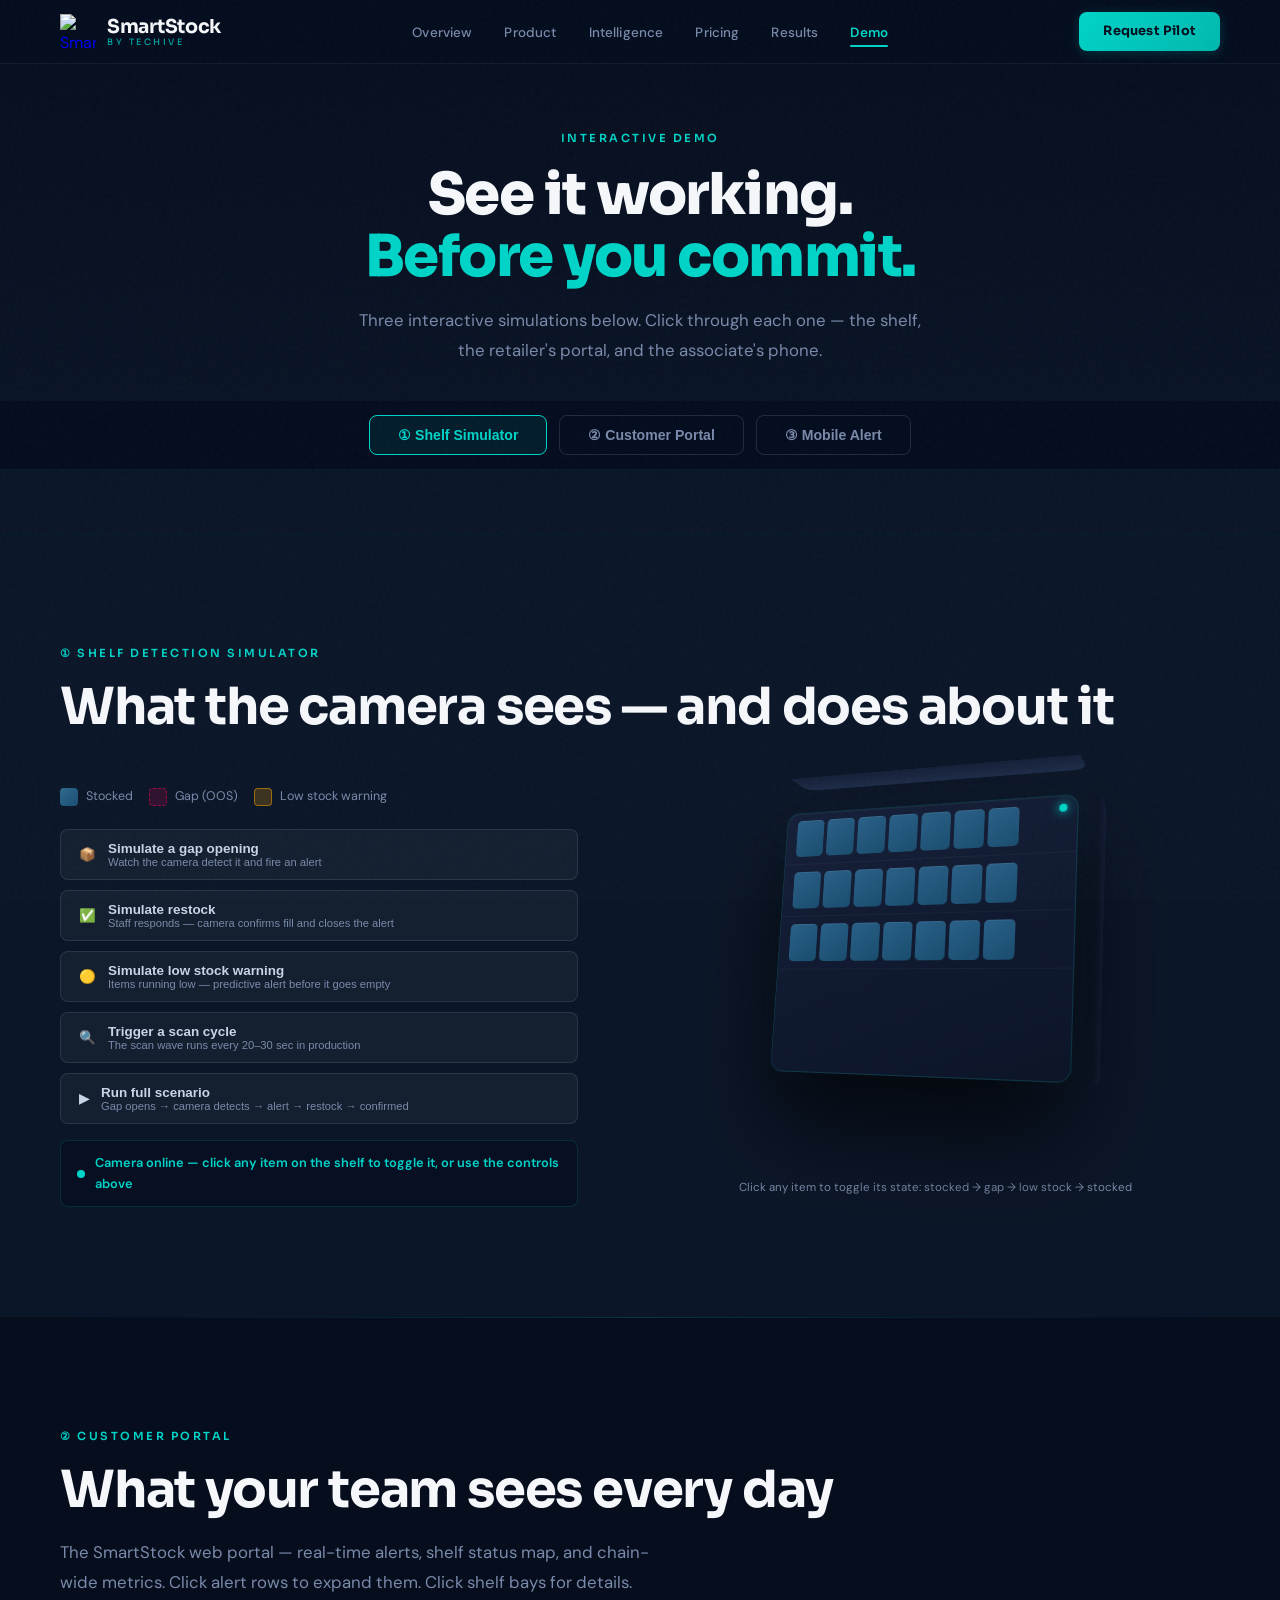
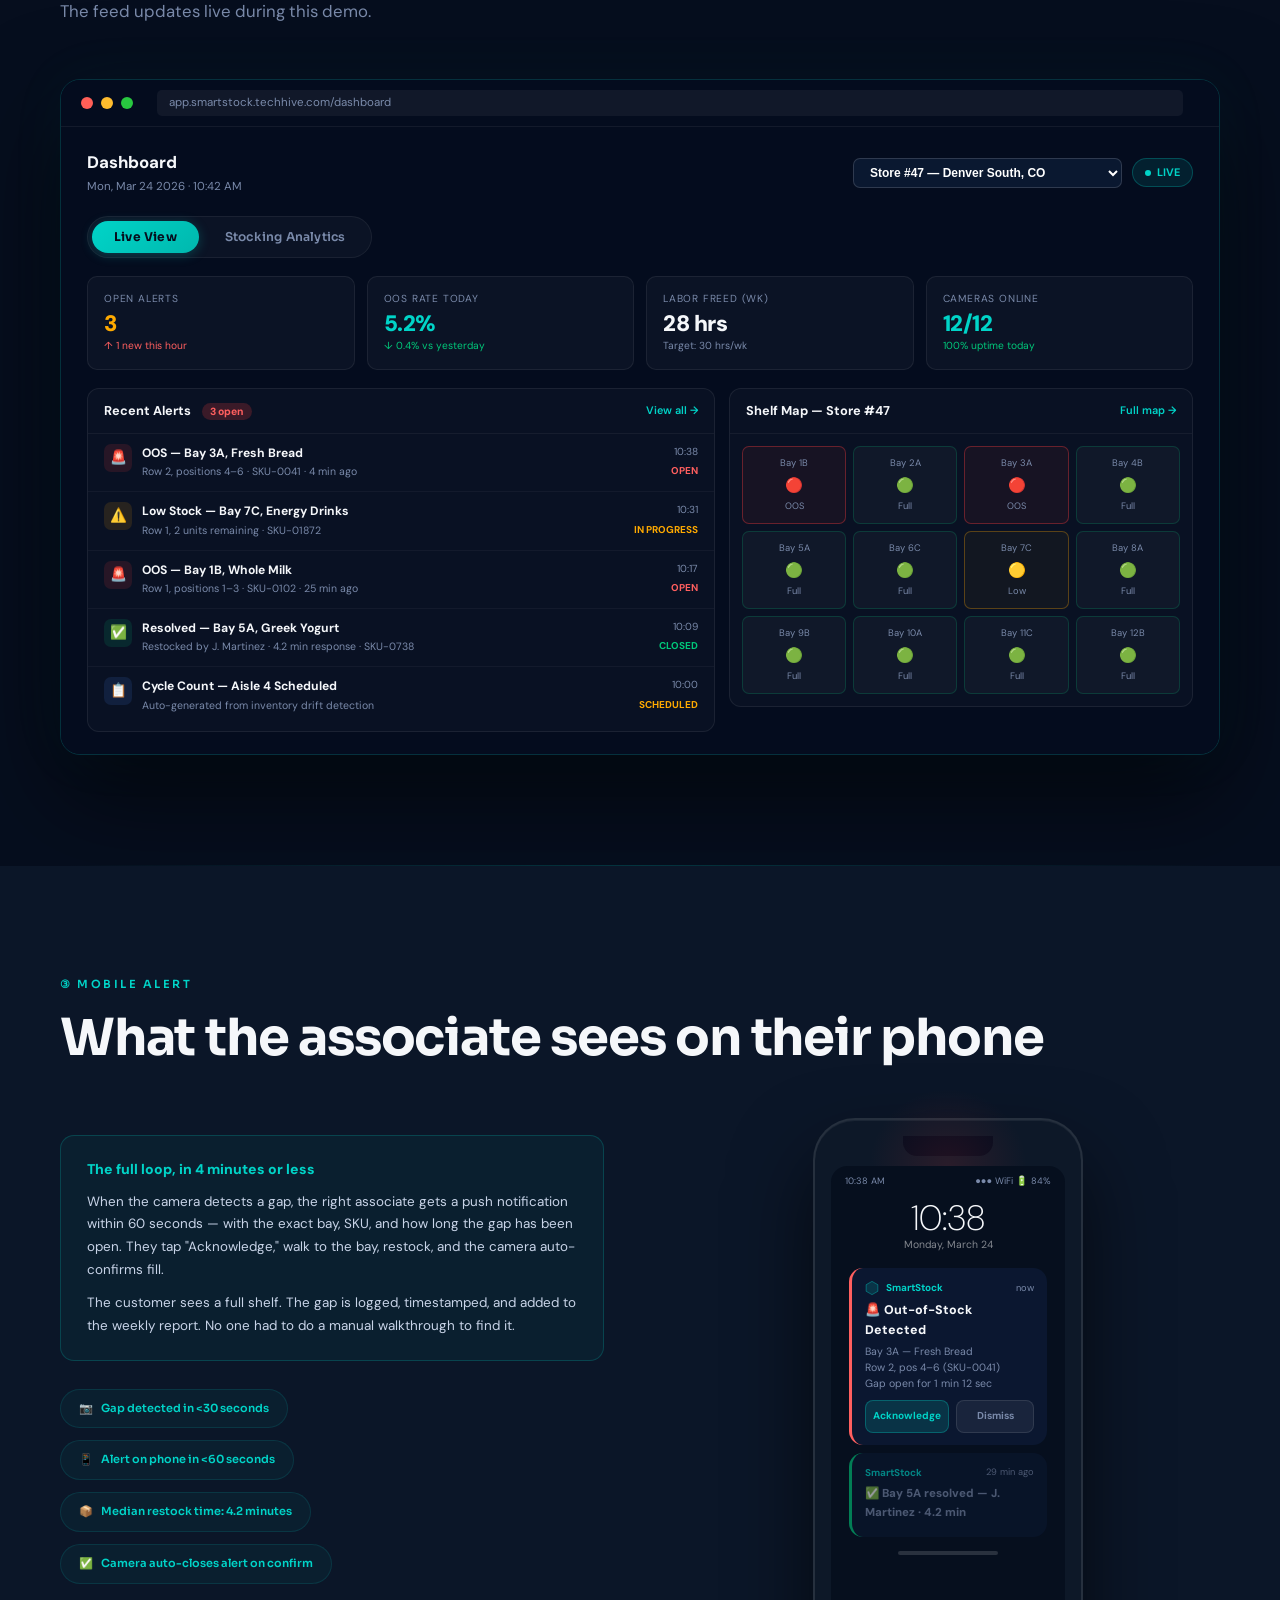
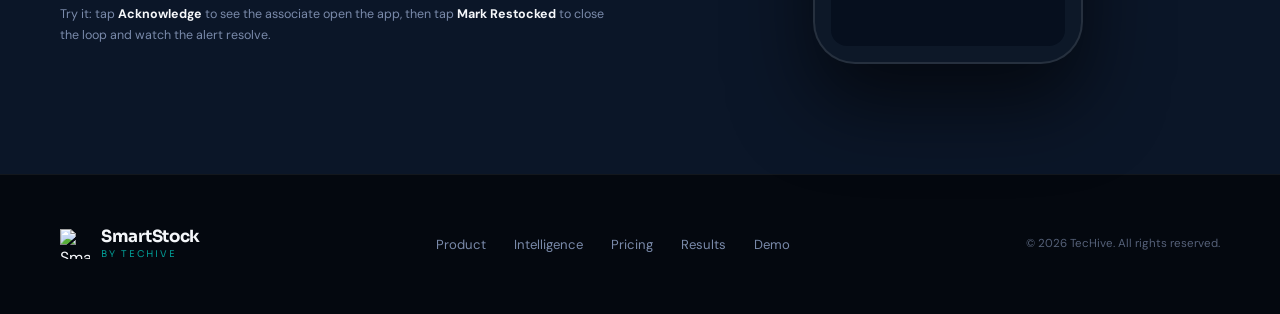
==== commit 9b87ec99: "Replace SVG honeycomb logos with branded PNG across all pages; add analytics styles Co-Authored-By: " ====
--- a/demo.html
+++ b/demo.html
@@ -267,21 +267,7 @@
 <!-- NAV -->
 <nav>
   <a href="index.html" class="nav-logo-wrap">
-    <svg class="th-icon" width="36" height="36" viewBox="4 2 30 26" fill="none">
-      <path d="M7 6.5L10.5 4.5L14 6.5V10.5L10.5 12.5L7 10.5Z" fill="rgba(255,255,255,0.1)" stroke="rgba(255,255,255,0.75)" stroke-width="1"/>
-      <path d="M14 6.5L17.5 4.5L21 6.5V10.5L17.5 12.5L14 10.5Z" fill="rgba(255,255,255,0.1)" stroke="rgba(255,255,255,0.75)" stroke-width="1"/>
-      <path d="M21 6.5L24.5 4.5L28 6.5V10.5L24.5 12.5L21 10.5Z" fill="rgba(255,255,255,0.1)" stroke="rgba(255,255,255,0.75)" stroke-width="1"/>
-      <path d="M10.5 12.5L14 10.5L17.5 12.5V16.5L14 18.5L10.5 16.5Z" fill="rgba(255,255,255,0.1)" stroke="rgba(255,255,255,0.75)" stroke-width="1"/>
-      <path d="M17.5 12.5L21 10.5L24.5 12.5V16.5L21 18.5L17.5 16.5Z" fill="rgba(255,255,255,0.13)" stroke="rgba(255,255,255,0.85)" stroke-width="1"/>
-      <path d="M24.5 12.5L28 10.5L31.5 12.5V16.5L28 18.5L24.5 16.5Z" fill="rgba(255,255,255,0.06)" stroke="rgba(255,255,255,0.5)" stroke-width="1"/>
-      <path d="M14 18.5L17.5 16.5L21 18.5V22.5L17.5 24.5L14 22.5Z" fill="rgba(255,255,255,0.06)" stroke="rgba(255,255,255,0.5)" stroke-width="1"/>
-      <circle cx="10.5" cy="4.5" r="1.5" fill="rgba(255,255,255,0.85)"/>
-      <circle cx="28" cy="6.5" r="1.3" fill="rgba(255,255,255,0.7)"/>
-      <circle cx="31.5" cy="16.5" r="1.3" fill="rgba(255,255,255,0.55)"/>
-      <circle cx="14" cy="22.5" r="1.2" fill="rgba(255,255,255,0.5)"/>
-      <line x1="21" y1="22.5" x2="24" y2="25.5" stroke="rgba(255,255,255,0.4)" stroke-width="0.8"/>
-      <circle cx="24" cy="25.5" r="1.1" fill="rgba(255,255,255,0.45)"/>
-    </svg>
+    <img src="../Adobe Express - file.png" class="th-icon" style="width:36px;height:36px;object-fit:contain;" alt="SmartStock logo">
     <div>
       <div class="nav-product">SmartStock</div>
       <div class="nav-brand">by TecHive</div>
@@ -453,6 +439,12 @@
             </div>
           </div>
 
+          <div class="portal-view-toggle">
+            <button class="pvt-btn active" onclick="switchPortalView('live')">Live View</button>
+            <button class="pvt-btn" onclick="switchPortalView('analytics')">Stocking Analytics</button>
+          </div>
+
+          <div class="portal-view" id="portal-live">
           <div class="portal-metrics">
             <div class="portal-metric" onclick="showMetricDetail('alerts')">
               <div class="pm-label">Open Alerts</div>
@@ -555,6 +547,178 @@
               </div>
             </div>
           </div>
+          </div><!-- /portal-live -->
+
+          <div class="portal-view" id="portal-analytics" style="display:none;">
+            <div class="analytics-metrics">
+              <div class="portal-metric">
+                <div class="pm-label">Avg Days of Supply</div>
+                <div class="pm-value">4.2</div>
+                <div class="pm-sub" style="color:var(--gray)">Target: 5 days</div>
+              </div>
+              <div class="portal-metric">
+                <div class="pm-label">Order Accuracy</div>
+                <div class="pm-value pm-good">94.7%</div>
+                <div class="pm-sub pm-delta-up">↑ 3.1% since SmartStock</div>
+              </div>
+              <div class="portal-metric">
+                <div class="pm-label">Overstock Rate</div>
+                <div class="pm-value pm-good">8.3%</div>
+                <div class="pm-sub pm-delta-up">↓ from 22% manual</div>
+              </div>
+              <div class="portal-metric">
+                <div class="pm-label">Forecast Accuracy</div>
+                <div class="pm-value pm-good">91.2%</div>
+                <div class="pm-sub" style="color:var(--gray)">30-day rolling</div>
+              </div>
+            </div>
+
+            <p style="font-size:0.72rem;color:var(--gray);padding:0 4px 12px;line-height:1.6;">
+              Real-time inventory intelligence: stock levels, order tracking, and demand forecasting powered by SmartStock's AI engine. Replaces manual Excel tracking.
+            </p>
+
+            <div class="analytics-panels">
+              <div class="portal-panel">
+                <div class="panel-header">
+                  <div class="panel-title">Inventory Levels, Dairy (7 Day) <span style="font-size:0.58rem;color:var(--gray);font-weight:600;margin-left:8px;">Stock Level (%)</span></div>
+                  <div class="panel-action">Export CSV →</div>
+                </div>
+                <div style="display:flex;align-items:stretch;">
+                  <div class="chart-y-axis">
+                    <span>100%</span><span>75%</span><span>50%</span><span>25%</span><span>0%</span>
+                  </div>
+                  <div class="analytics-chart">
+                    <div class="reorder-line"></div>
+                    <div class="reorder-label">Reorder Point</div>
+                    <div class="bar-col">
+                      <div class="bar" style="height:85%;" data-level="green"><span class="bar-pct">85%</span></div>
+                      <div class="bar-label">Mon</div>
+                    </div>
+                    <div class="bar-col">
+                      <div class="bar" style="height:72%;" data-level="green"><span class="bar-pct">72%</span></div>
+                      <div class="bar-label">Tue</div>
+                    </div>
+                    <div class="bar-col">
+                      <div class="bar" style="height:58%;" data-level="green"><span class="bar-pct">58%</span></div>
+                      <div class="bar-label">Wed</div>
+                    </div>
+                    <div class="bar-col">
+                      <div class="bar" style="height:35%;" data-level="yellow"><span class="bar-pct">35%</span></div>
+                      <div class="bar-label">Thu</div>
+                    </div>
+                    <div class="bar-col">
+                      <div class="bar" style="height:22%;" data-level="red">
+                        <span class="bar-pct">22%</span>
+                        <div class="bar-annotation">Auto-reorder triggered</div>
+                      </div>
+                      <div class="bar-label">Fri</div>
+                    </div>
+                    <div class="bar-col">
+                      <div class="bar" style="height:78%;" data-level="green"><span class="bar-pct">78%</span></div>
+                      <div class="bar-label">Sat</div>
+                    </div>
+                    <div class="bar-col">
+                      <div class="bar" style="height:82%;" data-level="green"><span class="bar-pct">82%</span></div>
+                      <div class="bar-label">Sun</div>
+                    </div>
+                  </div>
+                </div>
+              </div>
+
+              <div class="portal-panel">
+                <div class="panel-header">
+                  <div class="panel-title">Recent Orders</div>
+                  <div class="panel-action">View all →</div>
+                </div>
+                <div style="padding:0 4px 8px; overflow-x:auto;">
+                  <table class="analytics-table">
+                    <thead>
+                      <tr><th>Date</th><th>SKU</th><th>Item</th><th>Qty</th><th>Status</th><th>Source</th></tr>
+                    </thead>
+                    <tbody>
+                      <tr><td>Mar 28</td><td>SKU-0041</td><td>Fresh Bread</td><td>48</td><td class="status-delivered">Delivered</td><td><span class="source-auto">Auto-Reorder</span></td></tr>
+                      <tr><td>Mar 27</td><td>SKU-0102</td><td>Whole Milk</td><td>72</td><td class="status-delivered">Delivered</td><td><span class="source-manual">Manual</span></td></tr>
+                      <tr><td>Mar 27</td><td>SKU-01872</td><td>Energy Drinks</td><td>36</td><td class="status-transit">In Transit</td><td><span class="source-auto">Auto-Reorder</span></td></tr>
+                      <tr><td>Mar 26</td><td>SKU-0738</td><td>Greek Yogurt</td><td>60</td><td class="status-delivered">Delivered</td><td><span class="source-auto">Auto-Reorder</span></td></tr>
+                      <tr><td>Mar 25</td><td>SKU-2201</td><td>Cheddar Cheese</td><td>24</td><td class="status-delivered">Delivered</td><td><span class="source-manual">Manual</span></td></tr>
+                      <tr><td>Mar 29</td><td>SKU-0041</td><td>Fresh Bread</td><td>54</td><td class="status-pending">Pending</td><td><span class="source-auto">Auto-Reorder</span></td></tr>
+                    </tbody>
+                  </table>
+                </div>
+              </div>
+            </div>
+
+            <div class="forecast-section">
+              <div class="portal-panel">
+                <div class="panel-header">
+                  <div class="panel-title">Demand Forecast</div>
+                  <div class="panel-action">30-day view →</div>
+                </div>
+                <div class="analytics-category-tabs">
+                  <button class="pvt-btn active" onclick="switchForecastCategory('dairy', this)">Dairy</button>
+                  <button class="pvt-btn" onclick="switchForecastCategory('bread', this)">Bread</button>
+                  <button class="pvt-btn" onclick="switchForecastCategory('beverages', this)">Beverages</button>
+                  <button class="pvt-btn" onclick="switchForecastCategory('snacks', this)">Snacks</button>
+                </div>
+                <div class="forecast-chart-wrap" id="forecast-chart-wrap">
+                  <div class="fc-y-axis">
+                    <span>100</span><span>75</span><span>50</span><span>25</span><span>0</span>
+                  </div>
+                  <svg class="forecast-svg" viewBox="0 0 700 200" preserveAspectRatio="xMidYMid meet">
+                    <line x1="0" y1="50" x2="700" y2="50" stroke="rgba(255,255,255,0.05)" />
+                    <line x1="0" y1="100" x2="700" y2="100" stroke="rgba(255,255,255,0.05)" />
+                    <line x1="0" y1="150" x2="700" y2="150" stroke="rgba(255,255,255,0.05)" />
+                    <polyline id="fc-actual-line" fill="none" stroke="rgba(200,212,232,0.8)" stroke-width="2.5" stroke-linejoin="round" stroke-linecap="round" />
+                    <polygon id="fc-actual-area" fill="rgba(200,212,232,0.06)" />
+                    <polyline id="fc-predicted-line" fill="none" stroke="rgba(0,212,200,0.8)" stroke-width="2.5" stroke-dasharray="8,4" stroke-linejoin="round" stroke-linecap="round" />
+                    <polygon id="fc-predicted-area" fill="rgba(0,212,200,0.05)" />
+                    <g id="fc-actual-dots"></g>
+                    <g id="fc-predicted-dots"></g>
+                    <g id="fc-reorder-markers"></g>
+                  </svg>
+                  <div class="fc-x-axis" id="fc-x-axis">
+                    <span>Mon</span><span>Tue</span><span>Wed</span><span>Thu</span><span>Fri</span><span>Sat</span><span>Sun</span>
+                  </div>
+                </div>
+                <div class="forecast-legend">
+                  <div class="forecast-legend-item"><div class="forecast-legend-swatch actual-sw"></div> Actual</div>
+                  <div class="forecast-legend-item"><div class="forecast-legend-swatch predicted-sw"></div> Predicted</div>
+                  <div class="forecast-legend-item"><div class="forecast-legend-swatch reorder-sw"></div> Reorder triggered</div>
+                </div>
+                <div class="forecast-callout">
+                  <div class="forecast-callout-label">🧠 AI Insight</div>
+                  <div id="forecast-callout">Predicted 12% demand increase for Greek Yogurt next week, campus move-in detected. Auto-adjusted reorder to 72 units.</div>
+                </div>
+              </div>
+            </div>
+
+            <div class="vs-excel">
+              <div class="portal-panel">
+                <div class="panel-header">
+                  <div class="panel-title">Why Not Just Use Excel?</div>
+                </div>
+                <div style="padding:0 4px 8px;">
+                  <table class="vs-excel-table" style="width:100%;border-collapse:collapse;">
+                    <thead>
+                      <tr>
+                        <th style="font-size:0.64rem;color:var(--gray);text-transform:uppercase;letter-spacing:0.8px;font-weight:700;padding:10px 12px;border-bottom:1px solid rgba(255,255,255,0.06);text-align:left;"></th>
+                        <th style="font-size:0.64rem;color:var(--gray);text-transform:uppercase;letter-spacing:0.8px;font-weight:700;padding:10px 12px;border-bottom:1px solid rgba(255,255,255,0.06);text-align:left;">Manual Excel</th>
+                        <th style="font-size:0.64rem;color:var(--teal);text-transform:uppercase;letter-spacing:0.8px;font-weight:700;padding:10px 12px;border-bottom:1px solid rgba(255,255,255,0.06);text-align:left;">SmartStock</th>
+                      </tr>
+                    </thead>
+                    <tbody>
+                      <tr><td style="font-size:0.72rem;font-weight:700;color:var(--gray);padding:10px 12px;border-bottom:1px solid rgba(255,255,255,0.04);">Update frequency</td><td style="font-size:0.72rem;color:var(--off-white);padding:10px 12px;border-bottom:1px solid rgba(255,255,255,0.04);">Weekly</td><td style="font-size:0.72rem;color:var(--teal);font-weight:700;padding:10px 12px;border-bottom:1px solid rgba(255,255,255,0.04);">Real-time</td></tr>
+                      <tr><td style="font-size:0.72rem;font-weight:700;color:var(--gray);padding:10px 12px;border-bottom:1px solid rgba(255,255,255,0.04);">Forecast method</td><td style="font-size:0.72rem;color:var(--off-white);padding:10px 12px;border-bottom:1px solid rgba(255,255,255,0.04);">Gut + last year's data</td><td style="font-size:0.72rem;color:var(--teal);font-weight:700;padding:10px 12px;border-bottom:1px solid rgba(255,255,255,0.04);">ML + local events + weather</td></tr>
+                      <tr><td style="font-size:0.72rem;font-weight:700;color:var(--gray);padding:10px 12px;border-bottom:1px solid rgba(255,255,255,0.04);">Reorder trigger</td><td style="font-size:0.72rem;color:var(--off-white);padding:10px 12px;border-bottom:1px solid rgba(255,255,255,0.04);">Someone remembers</td><td style="font-size:0.72rem;color:var(--teal);font-weight:700;padding:10px 12px;border-bottom:1px solid rgba(255,255,255,0.04);">Automatic at threshold</td></tr>
+                      <tr><td style="font-size:0.72rem;font-weight:700;color:var(--gray);padding:10px 12px;border-bottom:1px solid rgba(255,255,255,0.04);">Overstock rate</td><td style="font-size:0.72rem;color:var(--off-white);padding:10px 12px;border-bottom:1px solid rgba(255,255,255,0.04);">~22%</td><td style="font-size:0.72rem;color:var(--teal);font-weight:700;padding:10px 12px;border-bottom:1px solid rgba(255,255,255,0.04);">8.3%</td></tr>
+                      <tr><td style="font-size:0.72rem;font-weight:700;color:var(--gray);padding:10px 12px;">Stockout response</td><td style="font-size:0.72rem;color:var(--off-white);padding:10px 12px;">Next morning walkthrough</td><td style="font-size:0.72rem;color:var(--teal);font-weight:700;padding:10px 12px;">60-second alert</td></tr>
+                    </tbody>
+                  </table>
+                </div>
+              </div>
+            </div>
+          </div><!-- /portal-analytics -->
+
         </div>
       </div>
     </div>
@@ -667,21 +831,7 @@
 <!-- FOOTER -->
 <footer>
   <div class="footer-brand">
-    <svg width="30" height="30" viewBox="4 2 30 26" fill="none">
-      <path d="M7 6.5L10.5 4.5L14 6.5V10.5L10.5 12.5L7 10.5Z" fill="rgba(255,255,255,0.1)" stroke="rgba(255,255,255,0.75)" stroke-width="1"/>
-      <path d="M14 6.5L17.5 4.5L21 6.5V10.5L17.5 12.5L14 10.5Z" fill="rgba(255,255,255,0.1)" stroke="rgba(255,255,255,0.75)" stroke-width="1"/>
-      <path d="M21 6.5L24.5 4.5L28 6.5V10.5L24.5 12.5L21 10.5Z" fill="rgba(255,255,255,0.1)" stroke="rgba(255,255,255,0.75)" stroke-width="1"/>
-      <path d="M10.5 12.5L14 10.5L17.5 12.5V16.5L14 18.5L10.5 16.5Z" fill="rgba(255,255,255,0.1)" stroke="rgba(255,255,255,0.75)" stroke-width="1"/>
-      <path d="M17.5 12.5L21 10.5L24.5 12.5V16.5L21 18.5L17.5 16.5Z" fill="rgba(255,255,255,0.13)" stroke="rgba(255,255,255,0.85)" stroke-width="1"/>
-      <path d="M24.5 12.5L28 10.5L31.5 12.5V16.5L28 18.5L24.5 16.5Z" fill="rgba(255,255,255,0.06)" stroke="rgba(255,255,255,0.5)" stroke-width="1"/>
-      <path d="M14 18.5L17.5 16.5L21 18.5V22.5L17.5 24.5L14 22.5Z" fill="rgba(255,255,255,0.06)" stroke="rgba(255,255,255,0.5)" stroke-width="1"/>
-      <circle cx="10.5" cy="4.5" r="1.5" fill="rgba(255,255,255,0.85)"/>
-      <circle cx="28" cy="6.5" r="1.3" fill="rgba(255,255,255,0.7)"/>
-      <circle cx="31.5" cy="16.5" r="1.3" fill="rgba(255,255,255,0.55)"/>
-      <circle cx="14" cy="22.5" r="1.2" fill="rgba(255,255,255,0.5)"/>
-      <line x1="21" y1="22.5" x2="24" y2="25.5" stroke="rgba(255,255,255,0.4)" stroke-width="0.8"/>
-      <circle cx="24" cy="25.5" r="1.1" fill="rgba(255,255,255,0.45)"/>
-    </svg>
+    <img src="../Adobe Express - file.png" style="width:30px;height:30px;object-fit:contain;" alt="SmartStock logo">
     <div>
       <div class="footer-product">SmartStock</div>
       <div class="footer-parent">by TecHive</div>
@@ -1276,6 +1426,123 @@
     showToast('✅ Loop Complete', 'Bay 3A — Fresh Bread restocked. Camera confirmed. Alert closed.', 'resolve');
   }, 2400);
 }
+
+/* ─── STOCKING ANALYTICS ─── */
+function switchPortalView(view) {
+  const live = document.getElementById('portal-live');
+  const analytics = document.getElementById('portal-analytics');
+  const btns = document.querySelectorAll('.portal-view-toggle .pvt-btn');
+
+  if (view === 'analytics') {
+    live.style.display = 'none';
+    analytics.style.display = 'block';
+    btns[0].classList.remove('active');
+    btns[1].classList.add('active');
+  } else {
+    live.style.display = 'block';
+    analytics.style.display = 'none';
+    btns[0].classList.add('active');
+    btns[1].classList.remove('active');
+  }
+}
+
+const forecastData = {
+  dairy: {
+    actual:    [42, 56, 44, 65, 52, 48, 45],
+    predicted: [46, 50, 48, 58, 53, 50, 47],
+    reorders:  [3],
+    callout: 'Predicted 12% demand increase for Greek Yogurt next week, campus move-in detected. Auto-adjusted reorder to 72 units.'
+  },
+  bread: {
+    actual:    [28, 38, 30, 25, 42, 45, 34],
+    predicted: [32, 34, 32, 30, 38, 42, 36],
+    reorders:  [],
+    callout: 'Fresh Bread demand stable. Current reorder schedule optimal, no adjustments needed.'
+  },
+  beverages: {
+    actual:    [55, 50, 58, 74, 88, 70, 62],
+    predicted: [58, 54, 56, 68, 80, 72, 66],
+    reorders:  [4],
+    callout: 'Predicted 18% demand spike for Energy Drinks next Thursday, local event detected (Baylor homecoming weekend). SmartStock auto-adjusted reorder quantities.'
+  },
+  snacks: {
+    actual:    [38, 45, 42, 52, 48, 55, 60],
+    predicted: [40, 42, 44, 48, 50, 53, 56],
+    reorders:  [5],
+    callout: 'Snack demand trending up 8% week-over-week. SmartStock increased safety stock buffer by 15 units.'
+  }
+};
+
+function switchForecastCategory(cat, btn) {
+  const tabs = document.querySelectorAll('.analytics-category-tabs .pvt-btn');
+  tabs.forEach(t => t.classList.remove('active'));
+  if (btn) btn.classList.add('active');
+
+  const data = forecastData[cat] || forecastData.dairy;
+  const allVals = data.actual.concat(data.predicted);
+  const dataMin = Math.min.apply(null, allVals);
+  const dataMax = Math.max.apply(null, allVals);
+  const rangePad = Math.max(Math.round((dataMax - dataMin) * 0.25), 5);
+  const scaleMin = Math.max(0, dataMin - rangePad);
+  const scaleMax = dataMax + rangePad;
+  const svgW = 700, svgH = 200;
+  const padding = 20;
+  const padTop = 15, padBot = 5;
+  const stepX = (svgW - padding * 2) / 6;
+
+  // Update Y-axis labels
+  var yAxis = document.querySelector('.fc-y-axis');
+  if (yAxis) {
+    var step = Math.round((scaleMax - scaleMin) / 4);
+    yAxis.innerHTML = '<span>' + (scaleMin + step * 4) + '</span><span>' + (scaleMin + step * 3) + '</span><span>' + (scaleMin + step * 2) + '</span><span>' + (scaleMin + step) + '</span><span>' + scaleMin + '</span>';
+  }
+
+  function yPos(val) {
+    var ratio = (val - scaleMin) / (scaleMax - scaleMin);
+    return padTop + (svgH - padTop - padBot) * (1 - ratio);
+  }
+
+  function points(arr) {
+    return arr.map((v, i) => (padding + i * stepX) + ',' + yPos(v)).join(' ');
+  }
+
+  function areaPoints(arr) {
+    var pts = arr.map((v, i) => (padding + i * stepX) + ',' + yPos(v));
+    return pts.join(' ') + ' ' + (padding + 6 * stepX) + ',' + svgH + ' ' + padding + ',' + svgH;
+  }
+
+  document.getElementById('fc-actual-line').setAttribute('points', points(data.actual));
+  document.getElementById('fc-actual-area').setAttribute('points', areaPoints(data.actual));
+  document.getElementById('fc-predicted-line').setAttribute('points', points(data.predicted));
+  document.getElementById('fc-predicted-area').setAttribute('points', areaPoints(data.predicted));
+
+  var dotsHtml = '';
+  data.actual.forEach(function(v, i) {
+    dotsHtml += '<circle cx="' + (padding + i * stepX) + '" cy="' + yPos(v) + '" r="4" fill="#c8d4e8" stroke="#f5f7fa" stroke-width="2"/>';
+  });
+  document.getElementById('fc-actual-dots').innerHTML = dotsHtml;
+
+  var predDotsHtml = '';
+  data.predicted.forEach(function(v, i) {
+    predDotsHtml += '<circle cx="' + (padding + i * stepX) + '" cy="' + yPos(v) + '" r="4" fill="#00d4c8" stroke="#00f0e2" stroke-width="2"/>';
+  });
+  document.getElementById('fc-predicted-dots').innerHTML = predDotsHtml;
+
+  var markersHtml = '';
+  data.reorders.forEach(function(idx) {
+    var cx = padding + idx * stepX;
+    var cy = yPos(data.actual[idx]) - 14;
+    markersHtml += '<polygon points="' + cx + ',' + (cy-6) + ' ' + (cx+6) + ',' + cy + ' ' + cx + ',' + (cy+6) + ' ' + (cx-6) + ',' + cy + '" fill="#f0a830" stroke="#f0a830" stroke-width="1"/>';
+    markersHtml += '<text x="' + cx + '" y="' + (cy-10) + '" text-anchor="middle" fill="#f0a830" font-size="9" font-weight="700" font-family="DM Sans, sans-serif">Reorder</text>';
+  });
+  document.getElementById('fc-reorder-markers').innerHTML = markersHtml;
+
+  document.getElementById('forecast-callout').textContent = data.callout;
+}
+
+document.addEventListener('DOMContentLoaded', function() {
+  setTimeout(function() { switchForecastCategory('dairy', null); }, 100);
+});
 </script>
 </body>
 </html>
--- a/style.css
+++ b/style.css
@@ -842,4 +842,161 @@
   .flow-arrow::after { right: -4px; top: auto; bottom: -4px; border-left-color: transparent; border-top-color: rgba(0,212,200,0.5); }
   footer { flex-direction: column; gap: 20px; text-align: center; padding: 40px 20px; }
   .hero-title { letter-spacing: -1.5px; }
-}
+  .analytics-panels { grid-template-columns: 1fr; }
+  .vs-excel table { font-size: 0.68rem; }
+  .forecast-chart { height: 140px; }
+}
+
+/* ─── STOCKING ANALYTICS ─── */
+.portal-view-toggle {
+  display: flex; gap: 4px; margin-bottom: 18px;
+  background: rgba(255,255,255,0.03);
+  border: 1px solid var(--border);
+  border-radius: 28px; padding: 4px;
+  width: fit-content;
+}
+.pvt-btn {
+  padding: 8px 22px; border: none; border-radius: 24px;
+  background: transparent; color: var(--gray);
+  font-family: var(--font-display); font-size: 0.76rem; font-weight: 600;
+  cursor: pointer; transition: all 0.25s var(--ease-out);
+  letter-spacing: 0.2px;
+}
+.pvt-btn:hover { color: var(--white); }
+.pvt-btn.active {
+  background: linear-gradient(135deg, var(--teal), #00b8ae);
+  color: var(--navy); font-weight: 700;
+  box-shadow: 0 2px 12px rgba(0,212,200,0.25);
+}
+
+.analytics-metrics { display: grid; grid-template-columns: repeat(4,1fr); gap: 12px; margin-bottom: 18px; }
+
+.analytics-panels { display: grid; grid-template-columns: 1fr 1fr; gap: 14px; margin-bottom: 18px; }
+.analytics-panels .portal-panel { background: rgba(255,255,255,0.025); border: 1px solid rgba(255,255,255,0.07); border-radius: 12px; overflow: hidden; }
+
+/* Bar chart */
+.analytics-chart { display: flex; align-items: flex-end; gap: 10px; padding: 20px 16px 8px; height: 260px; position: relative; flex: 1; }
+.analytics-chart .bar-col { flex: 1; display: flex; flex-direction: column; align-items: center; gap: 6px; height: 100%; justify-content: flex-end; position: relative; }
+.analytics-chart .bar {
+  width: 100%; border-radius: 4px 4px 0 0;
+  transition: height 0.5s var(--ease-out);
+  position: relative; min-height: 4px;
+}
+.analytics-chart .bar[data-level="green"] { background: linear-gradient(180deg, var(--green), rgba(0,200,122,0.5)); }
+.analytics-chart .bar[data-level="yellow"] { background: linear-gradient(180deg, var(--amber), rgba(240,168,48,0.5)); }
+.analytics-chart .bar[data-level="red"] { background: linear-gradient(180deg, var(--red), rgba(255,77,106,0.5)); }
+.analytics-chart .bar-label { font-size: 0.62rem; color: var(--gray); font-weight: 600; }
+.analytics-chart .bar-pct { font-size: 0.58rem; color: var(--off-white); font-weight: 700; position: absolute; top: -16px; width: 100%; text-align: center; }
+.analytics-chart .reorder-line {
+  position: absolute; left: 0; right: 0; bottom: 30%;
+  border-top: 2px dashed rgba(255,77,106,0.5);
+  z-index: 5; pointer-events: none;
+}
+.analytics-chart .reorder-label {
+  position: absolute; right: 0; bottom: calc(30% + 4px);
+  font-size: 0.56rem; color: var(--red); font-weight: 700;
+  background: rgba(4,8,15,0.9); padding: 2px 8px; border-radius: 3px;
+  z-index: 10;
+}
+.bar-annotation {
+  position: absolute; top: -36px; left: 50%; transform: translateX(-50%);
+  white-space: nowrap; font-size: 0.56rem; color: var(--navy);
+  font-weight: 800; background: var(--teal); padding: 3px 10px;
+  border-radius: 8px;
+  pointer-events: none; z-index: 10;
+}
+.chart-y-axis {
+  display: flex; flex-direction: column; justify-content: space-between;
+  padding: 20px 8px 24px 12px; font-size: 0.58rem; color: var(--gray); font-weight: 600;
+  min-width: 36px; text-align: right;
+}
+
+/* Analytics table */
+.analytics-table { width: 100%; border-collapse: collapse; }
+.analytics-table th {
+  font-size: 0.62rem; color: var(--gray); text-transform: uppercase;
+  letter-spacing: 0.8px; font-weight: 700; padding: 10px 10px;
+  border-bottom: 1px solid rgba(255,255,255,0.06); text-align: left;
+}
+.analytics-table td {
+  font-size: 0.72rem; color: var(--off-white); padding: 9px 10px;
+  border-bottom: 1px solid rgba(255,255,255,0.04);
+}
+.analytics-table tr:hover td { background: rgba(255,255,255,0.02); }
+.analytics-table .status-auto { color: var(--teal); font-weight: 700; }
+.analytics-table .status-delivered { color: var(--green); font-weight: 700; }
+.analytics-table .status-transit { color: var(--amber); font-weight: 700; }
+.analytics-table .status-manual { color: var(--gray); font-weight: 600; }
+.analytics-table .status-pending { color: var(--accent); font-weight: 700; }
+.analytics-table .source-auto { font-size: 0.64rem; background: rgba(0,212,200,0.1); color: var(--teal); padding: 2px 8px; border-radius: 10px; font-weight: 700; }
+.analytics-table .source-manual { font-size: 0.64rem; background: rgba(255,255,255,0.05); color: var(--gray); padding: 2px 8px; border-radius: 10px; font-weight: 600; }
+
+/* Forecast section */
+.forecast-section { margin-bottom: 18px; }
+.forecast-section .portal-panel { background: rgba(255,255,255,0.025); border: 1px solid rgba(255,255,255,0.07); border-radius: 12px; overflow: hidden; }
+.analytics-category-tabs { display: flex; gap: 4px; padding: 12px 16px 0; }
+.analytics-category-tabs .pvt-btn { padding: 5px 16px; font-size: 0.68rem; border-radius: 16px; }
+
+.forecast-chart-wrap {
+  display: flex; align-items: flex-start; margin: 12px 16px; position: relative;
+}
+.fc-y-axis {
+  display: flex; flex-direction: column; justify-content: space-between;
+  padding: 0 8px 18px 0; font-size: 0.58rem; color: var(--gray); font-weight: 600;
+  min-width: 30px; text-align: right;
+}
+.forecast-svg {
+  flex: 1; width: 100%; height: auto; aspect-ratio: 700/200;
+  border-bottom: 1px solid rgba(255,255,255,0.08);
+  border-left: 1px solid rgba(255,255,255,0.08);
+  overflow: visible;
+}
+.fc-x-axis {
+  display: flex; justify-content: space-between; padding: 8px 20px 0;
+  font-size: 0.62rem; color: var(--gray); font-weight: 600;
+  margin-left: 38px;
+}
+.forecast-legend { display: flex; gap: 20px; padding: 10px 16px 14px; }
+.forecast-legend-item { display: flex; align-items: center; gap: 7px; font-size: 0.66rem; color: var(--gray); }
+.forecast-legend-swatch { width: 14px; height: 3px; border-radius: 2px; }
+.forecast-legend-swatch.actual-sw { background: var(--off-white); }
+.forecast-legend-swatch.predicted-sw { background: var(--teal); }
+.forecast-legend-swatch.reorder-sw { width: 8px; height: 8px; background: var(--amber); transform: rotate(45deg); border-radius: 1px; }
+
+/* Forecast callout */
+.forecast-callout {
+  margin: 0 16px 14px; padding: 14px 18px;
+  background: rgba(0,212,200,0.04);
+  border: 1px solid rgba(0,212,200,0.2);
+  border-radius: var(--radius-sm);
+  font-size: 0.76rem; color: var(--off-white); line-height: 1.7;
+  position: relative;
+}
+.forecast-callout::before {
+  content: ''; position: absolute; inset: -1px;
+  border-radius: var(--radius-sm);
+  background: linear-gradient(135deg, rgba(0,212,200,0.15), transparent 50%);
+  z-index: -1; pointer-events: none;
+}
+.forecast-callout-label {
+  font-size: 0.64rem; font-weight: 800; color: var(--teal);
+  text-transform: uppercase; letter-spacing: 1px; margin-bottom: 6px;
+  display: flex; align-items: center; gap: 6px;
+}
+
+/* vs Excel */
+.vs-excel { margin-bottom: 18px; }
+.vs-excel .portal-panel { background: rgba(255,255,255,0.025); border: 1px solid rgba(255,255,255,0.07); border-radius: 12px; overflow: hidden; }
+.vs-excel table { width: 100%; border-collapse: collapse; }
+.vs-excel th {
+  font-size: 0.64rem; color: var(--gray); text-transform: uppercase;
+  letter-spacing: 0.8px; font-weight: 700; padding: 10px 12px;
+  border-bottom: 1px solid rgba(255,255,255,0.06); text-align: left;
+}
+.vs-excel td {
+  font-size: 0.74rem; color: var(--off-white); padding: 10px 12px;
+  border-bottom: 1px solid rgba(255,255,255,0.04);
+}
+.vs-excel td:first-child { font-weight: 700; color: var(--gray); font-size: 0.68rem; }
+.vs-excel .col-old { color: var(--gray); }
+.vs-excel .col-new { color: var(--teal); font-weight: 700; }
